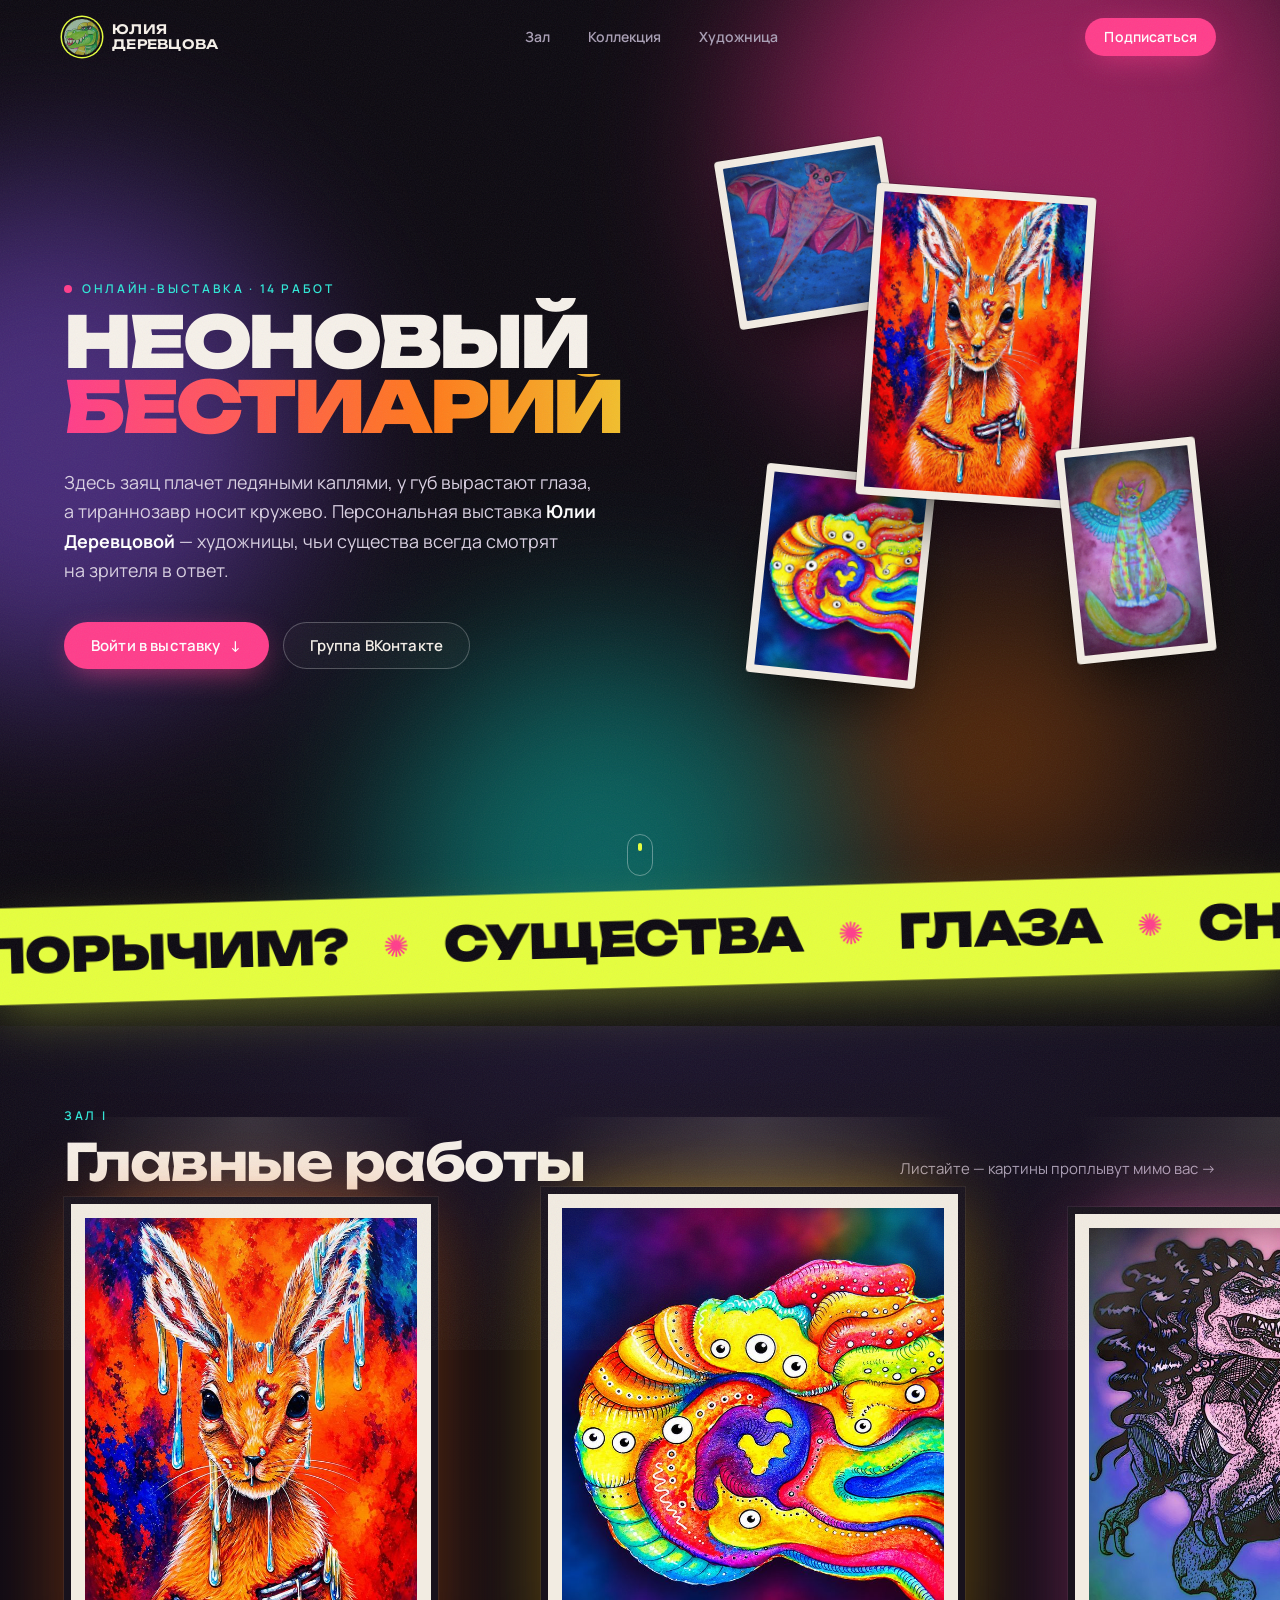
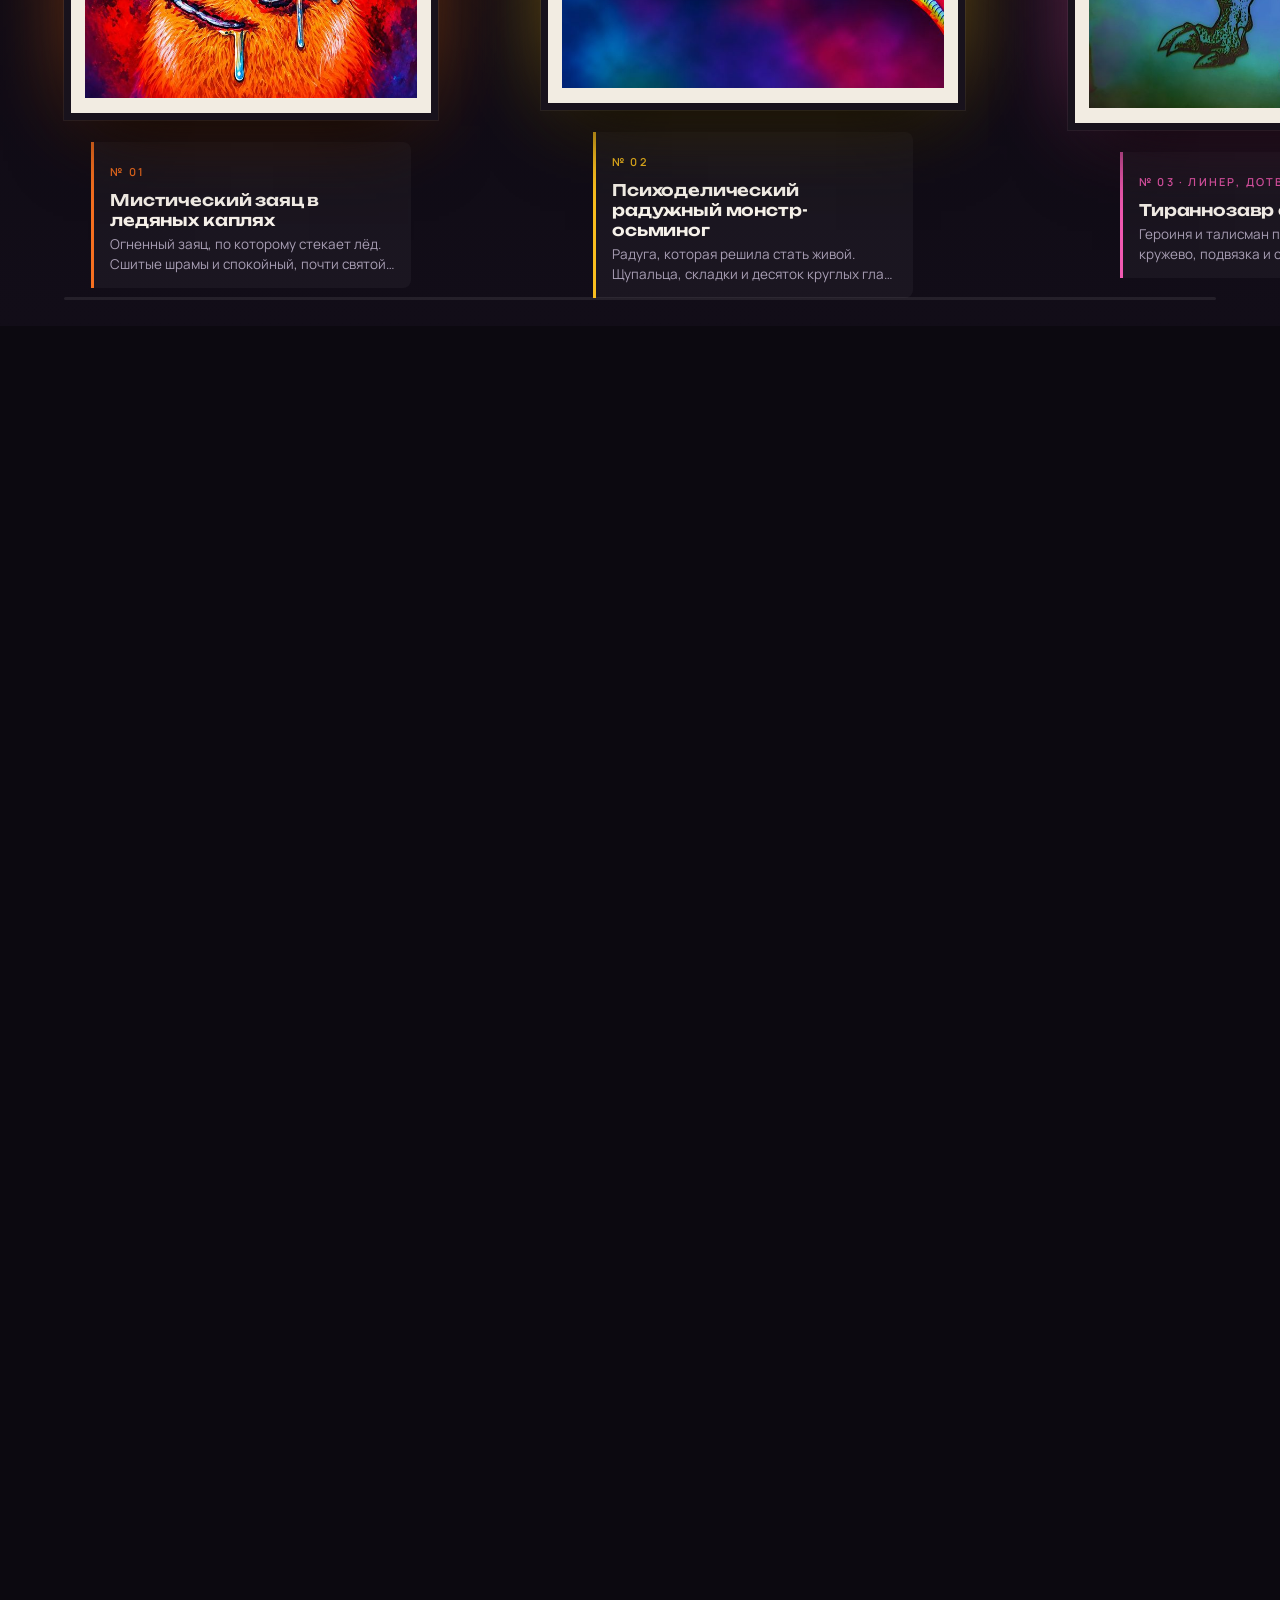
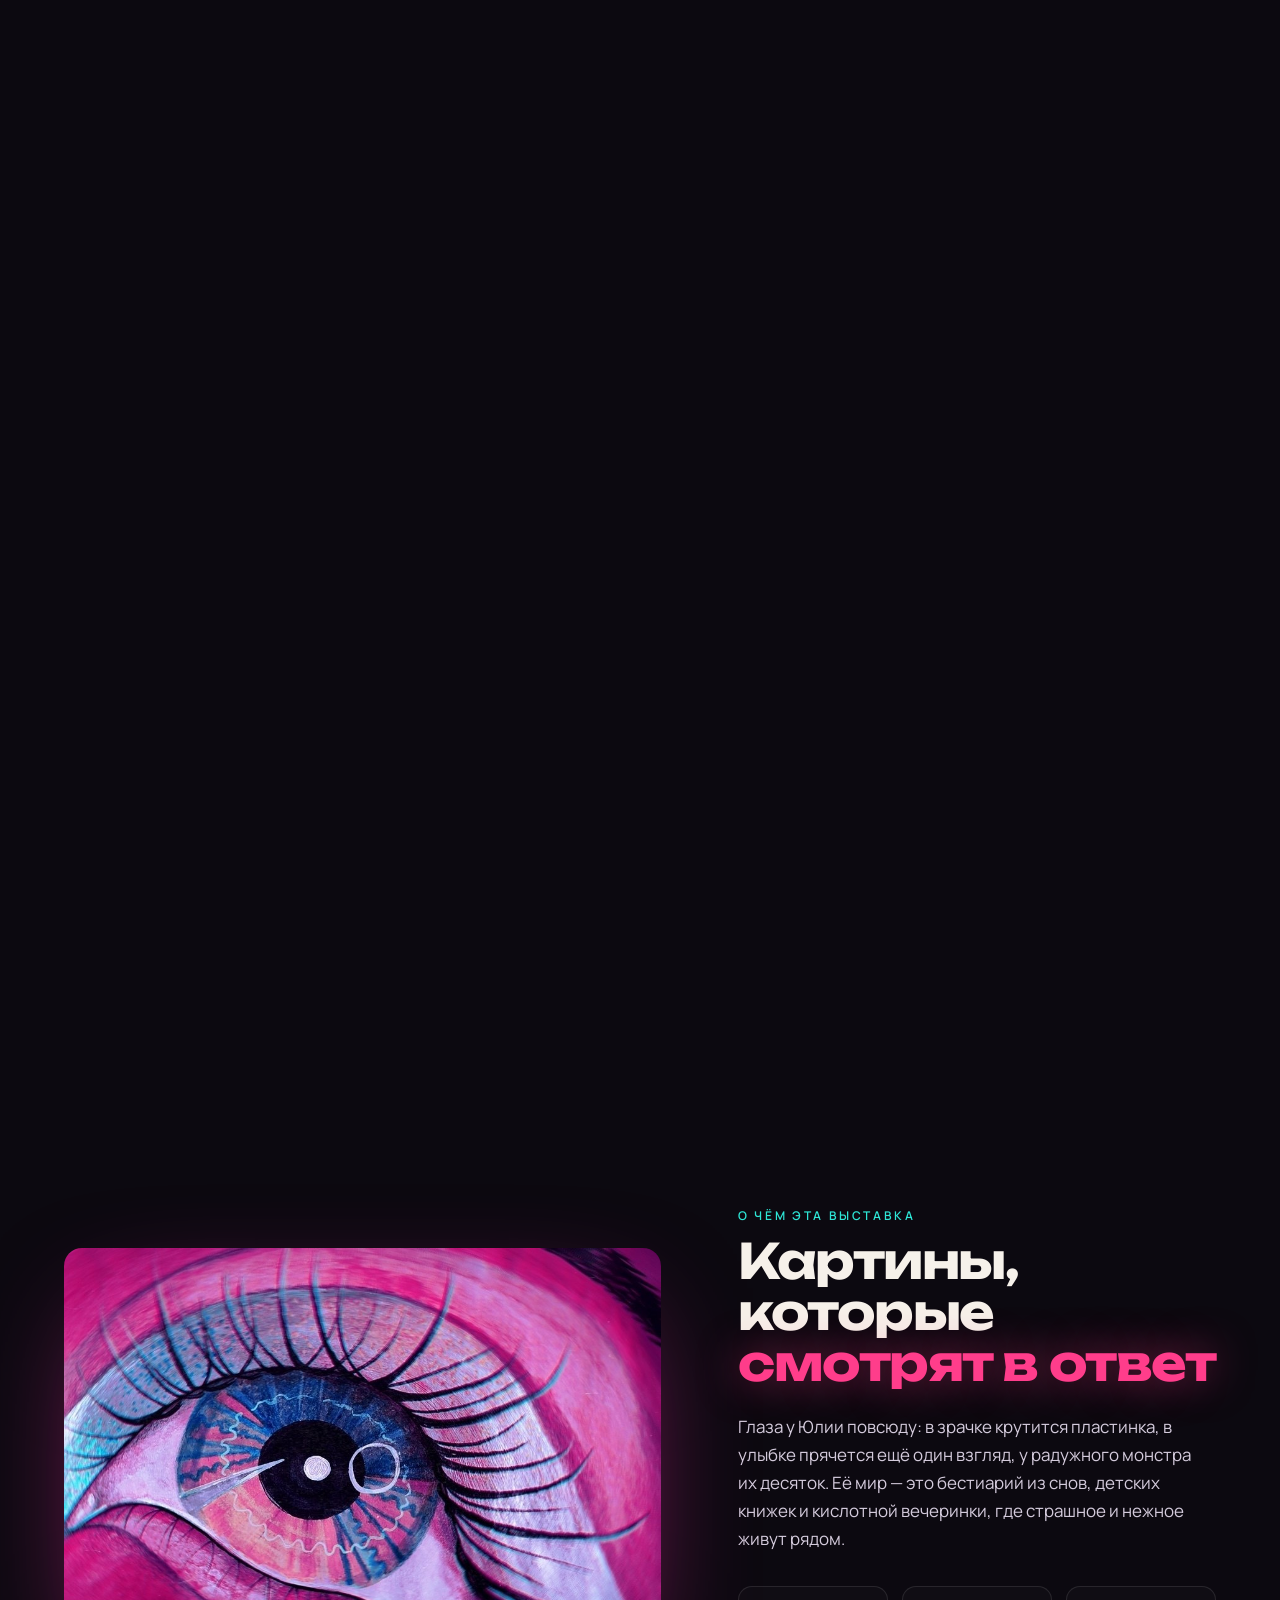
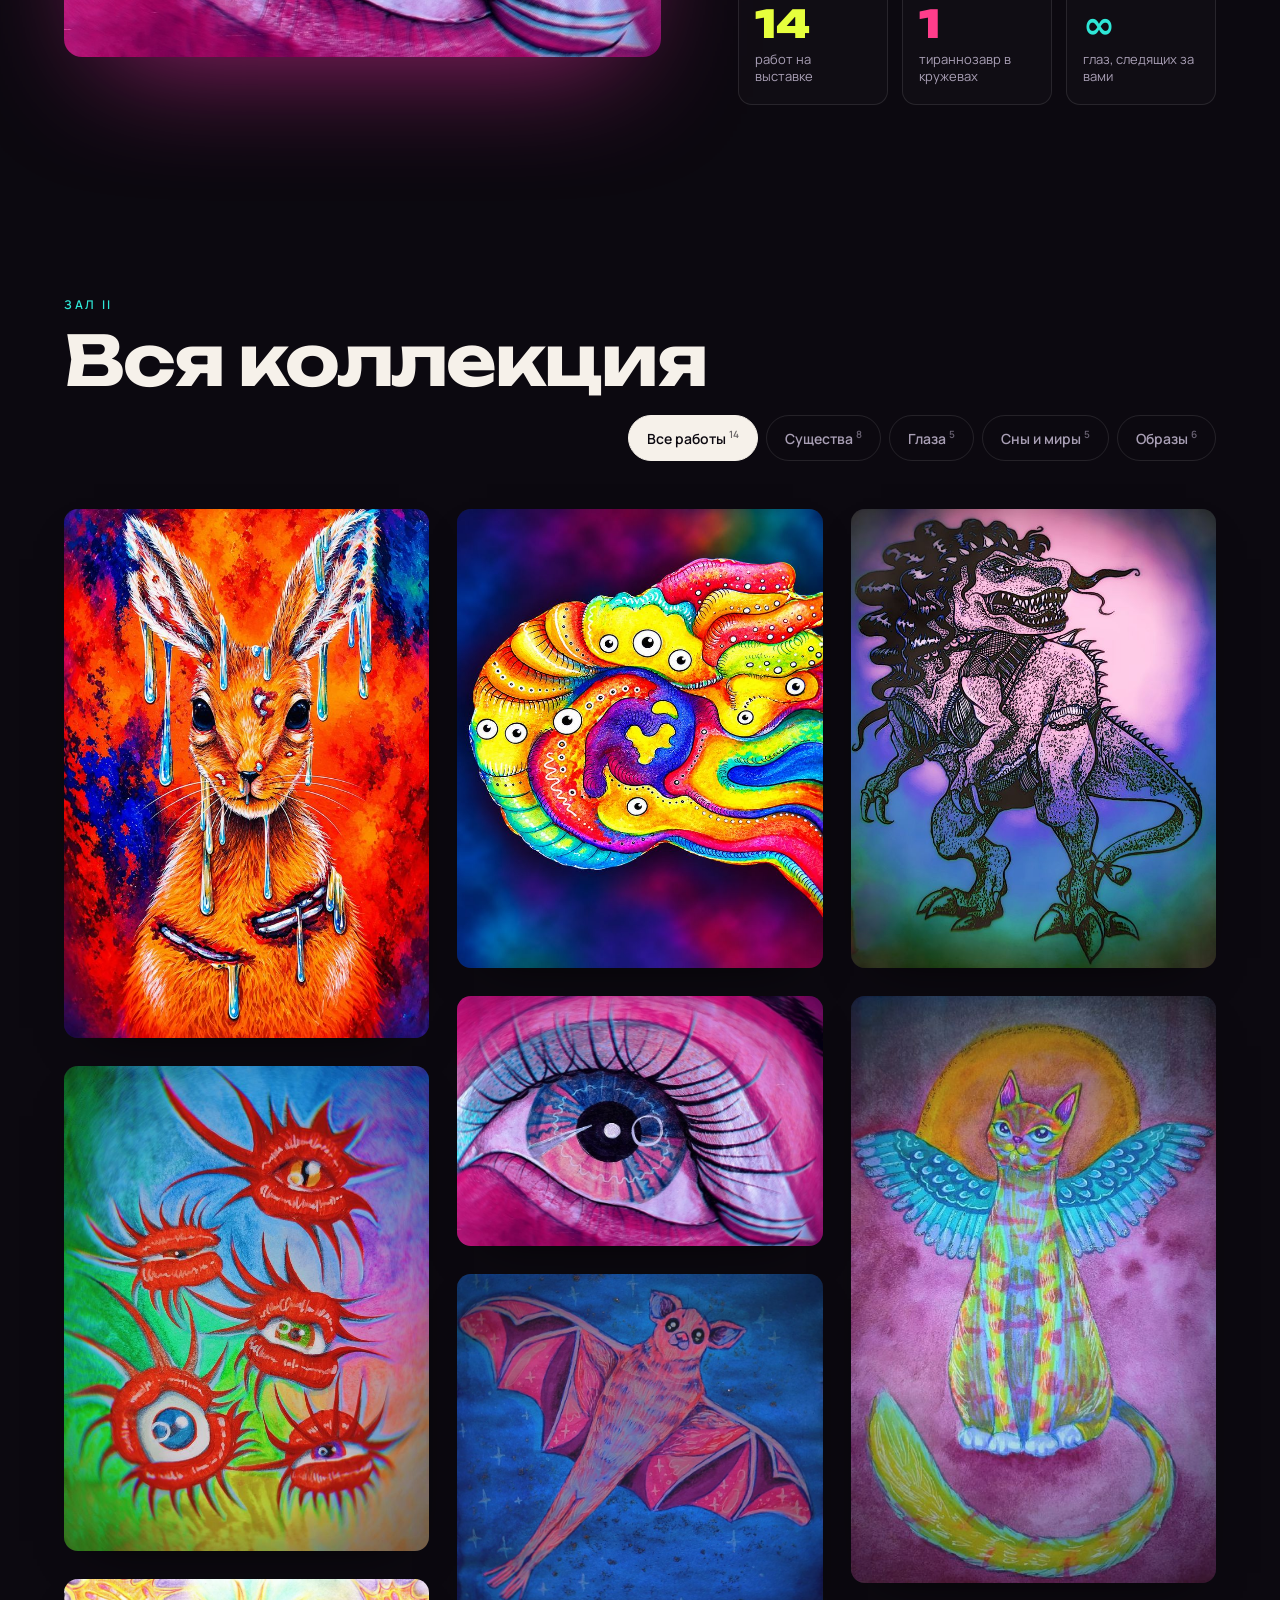
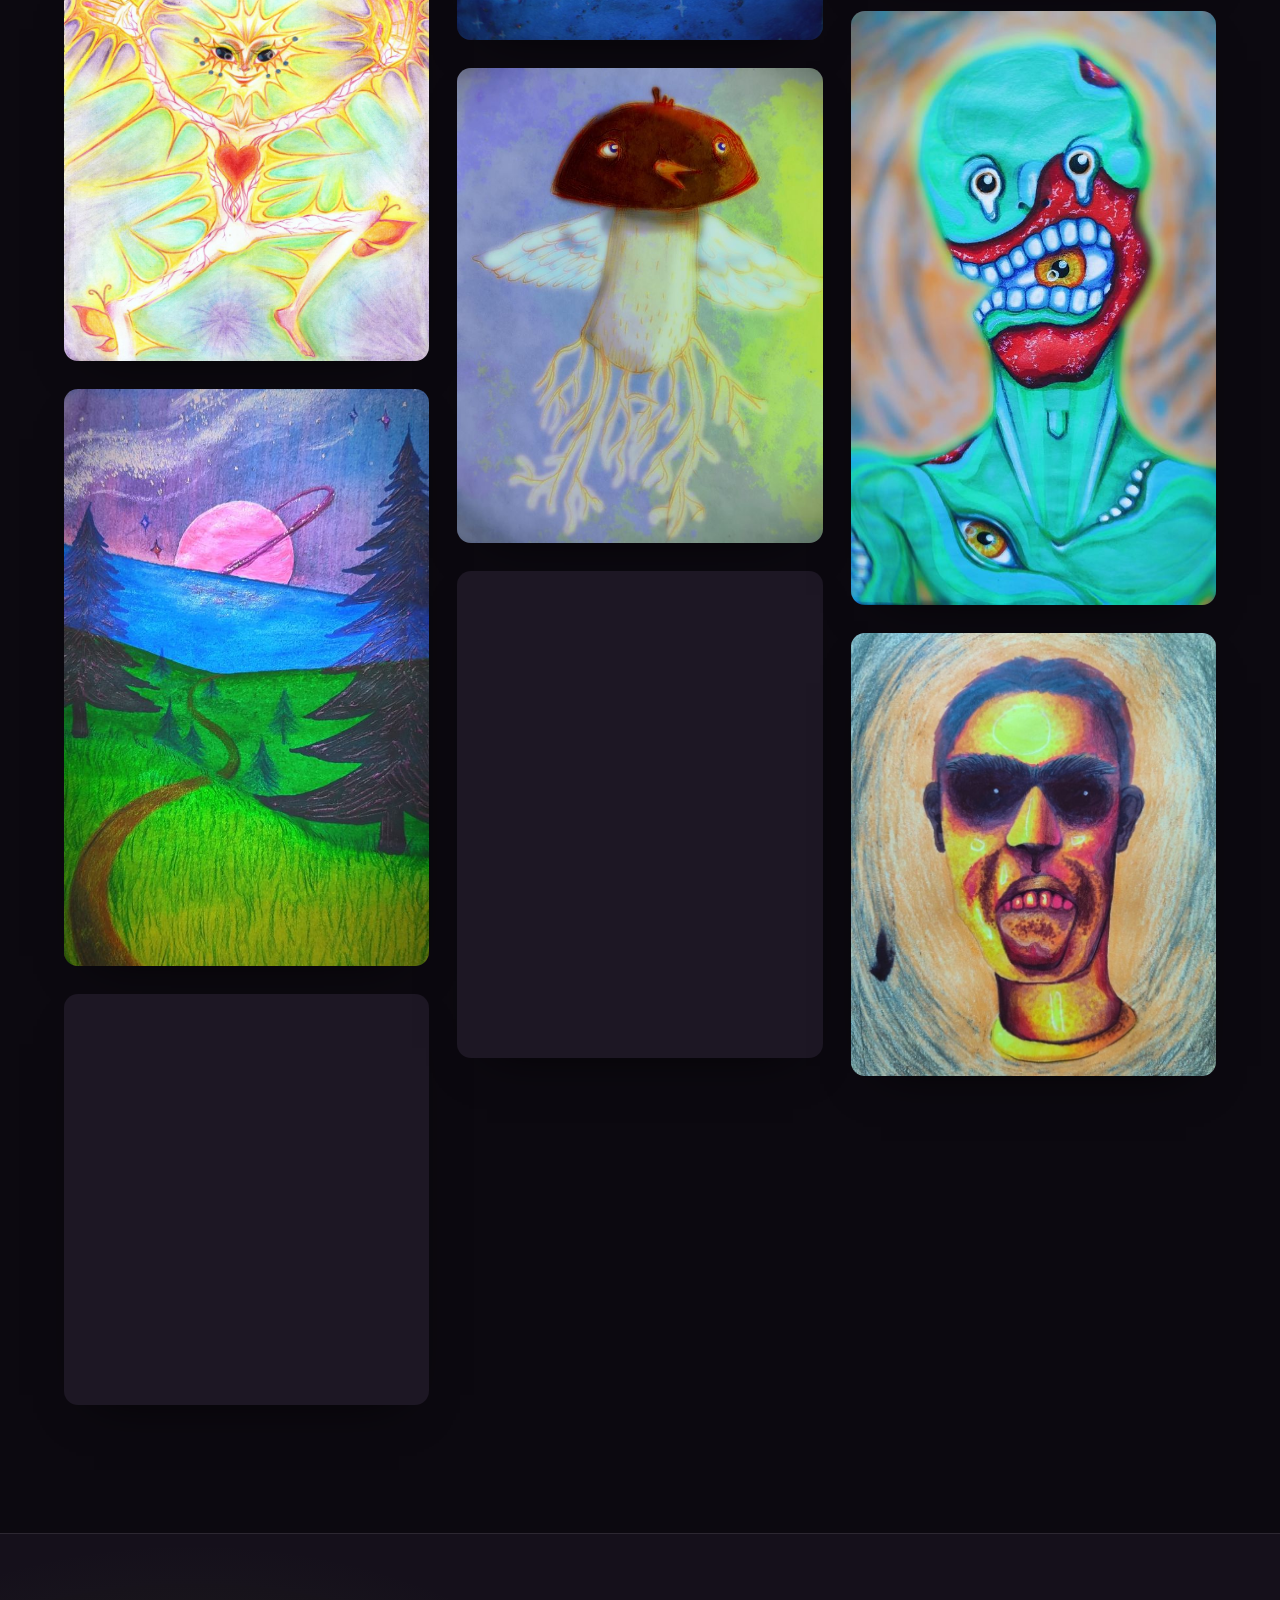
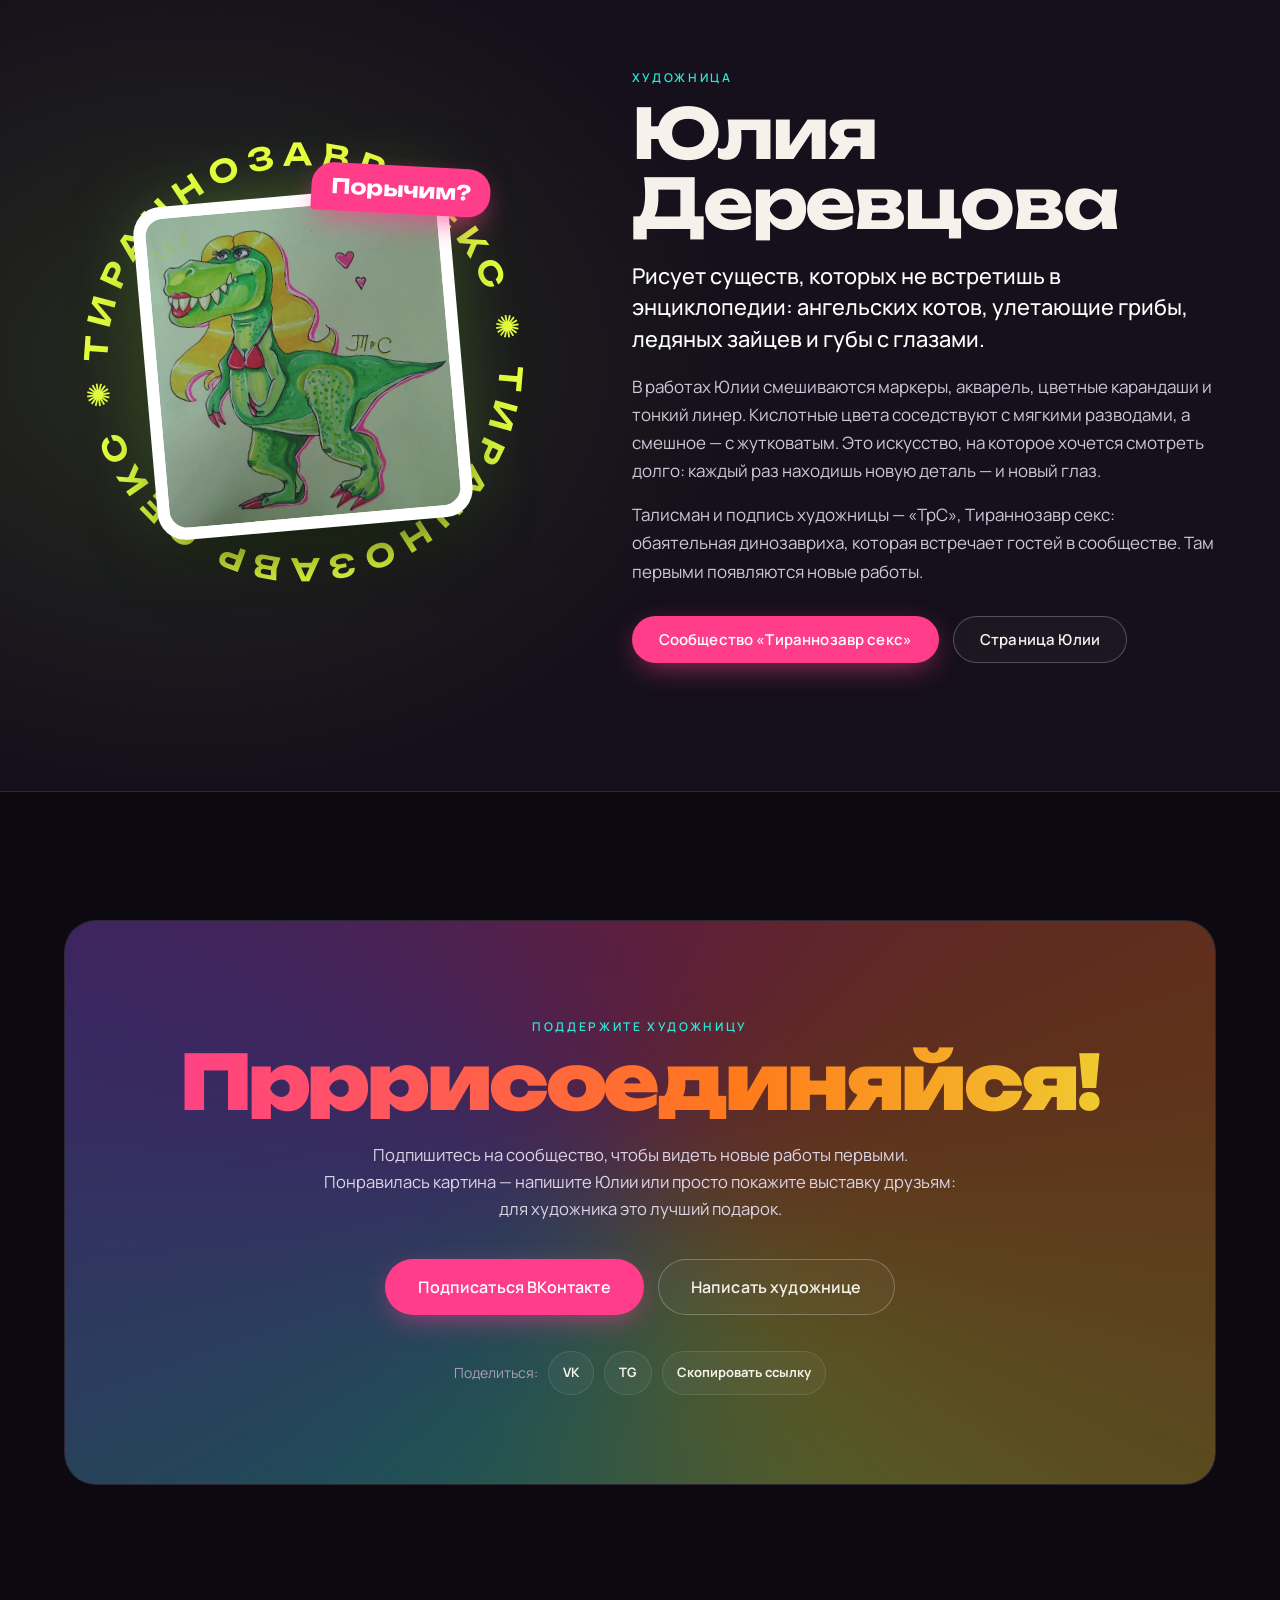
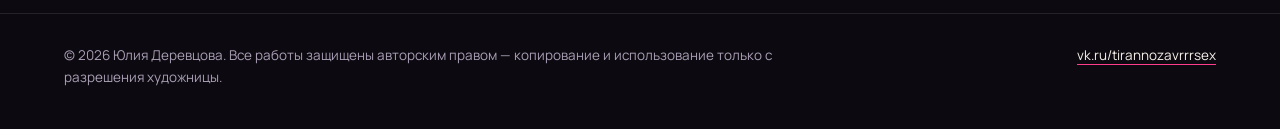
==== index.html @ 1cde7733 "Онлайн-выставка «Неоновый бестиарий» Юлии Деревцовой Статический сайт-галерея: 14 работ, горизонталь" ====
<!DOCTYPE html>
<html lang="ru">
<head>
  <meta charset="utf-8">
  <meta name="viewport" content="width=device-width, initial-scale=1, viewport-fit=cover">
  <title>Неоновый бестиарий — онлайн-выставка Юлии Деревцовой</title>
  <meta name="description" content="Онлайн-выставка художницы Юлии Деревцовой: психоделические существа, глазастые сны, огненный заяц, радужный осьминог и тираннозавр в кружевах. 14 работ.">
  <meta name="theme-color" content="#0c0910">

  <!-- Превью для соцсетей. При переезде на другой адрес замените https://berengow.github.io/neon-bestiary/ ниже -->
  <link rel="canonical" href="https://berengow.github.io/neon-bestiary/">
  <meta property="og:type" content="website">
  <meta property="og:locale" content="ru_RU">
  <meta property="og:url" content="https://berengow.github.io/neon-bestiary/">
  <meta property="og:site_name" content="Неоновый бестиарий">
  <meta property="og:title" content="Неоновый бестиарий — онлайн-выставка Юлии Деревцовой">
  <meta property="og:description" content="Психоделические существа, глазастые сны и тираннозавр в кружевах. 14 работ — смотрите и делитесь!">
  <meta property="og:image" content="https://berengow.github.io/neon-bestiary/img/og-cover.jpg">
  <meta property="og:image:width" content="1200">
  <meta property="og:image:height" content="630">
  <meta name="twitter:card" content="summary_large_image">

  <link rel="icon" type="image/png" href="favicon.png">
  <link rel="apple-touch-icon" href="apple-touch-icon.png">

  <link rel="preconnect" href="https://fonts.googleapis.com">
  <link rel="preconnect" href="https://fonts.gstatic.com" crossorigin>
  <link href="https://fonts.googleapis.com/css2?family=Manrope:wght@400;500;600;700&family=Unbounded:wght@400;500;700;900&display=swap" rel="stylesheet">

  <link rel="stylesheet" href="css/style.css">
</head>
<body>
  <div class="grain" aria-hidden="true"></div>
  <div class="cursor" aria-hidden="true"><span class="cursor__dot"></span><span class="cursor__ring"><em>смотреть</em></span></div>

  <!-- ============ НАВИГАЦИЯ ============ -->
  <header class="nav" id="nav">
    <a class="nav__brand" href="#top" aria-label="В начало">
      <img src="favicon.png" alt="" width="36" height="36">
      <span>Юлия<br>Деревцова</span>
    </a>
    <nav class="nav__links" aria-label="Разделы">
      <a href="#hall">Зал</a>
      <a href="#collection">Коллекция</a>
      <a href="#artist">Художница</a>
    </nav>
    <a class="btn btn--small btn--glow" href="https://vk.ru/tirannozavrrrsex" target="_blank" rel="noopener">Подписаться</a>
  </header>

  <main id="top">
    <!-- ============ HERO ============ -->
    <section class="hero">
      <div class="hero__aura" aria-hidden="true">
        <span class="blob blob--pink"></span>
        <span class="blob blob--cyan"></span>
        <span class="blob blob--violet"></span>
        <span class="blob blob--orange"></span>
      </div>

      <div class="hero__text">
        <p class="eyebrow reveal"><span class="pulse"></span> Онлайн-выставка · 14 работ</p>
        <h1 class="hero__title reveal">
          <span class="line">Неоновый</span>
          <span class="line line--grad">бестиарий</span>
        </h1>
        <p class="hero__lead reveal">
          Здесь заяц плачет ледяными каплями, у губ вырастают глаза, а&nbsp;тираннозавр носит кружево.
          Персональная выставка <strong>Юлии Деревцовой</strong>&nbsp;— художницы, чьи существа всегда смотрят на&nbsp;зрителя в&nbsp;ответ.
        </p>
        <div class="hero__cta reveal">
          <a class="btn btn--glow" href="#hall">Войти в выставку <span aria-hidden="true">↓</span></a>
          <a class="btn btn--ghost" href="https://vk.ru/tirannozavrrrsex" target="_blank" rel="noopener">Группа ВКонтакте</a>
        </div>
      </div>

      <div class="hero__stage" aria-hidden="true">
        <figure class="float-card float-card--a" data-depth="0.6" data-open="12"><img src="img/thumb/12.jpg" alt=""></figure>
        <figure class="float-card float-card--b" data-depth="1.2" data-open="13"><img src="img/thumb/13.jpg" alt=""></figure>
        <figure class="float-card float-card--c" data-depth="0.9" data-open="14"><img src="img/thumb/14.jpg" alt=""></figure>
        <figure class="float-card float-card--d" data-depth="1.6" data-open="05"><img src="img/thumb/05.jpg" alt=""></figure>
      </div>

      <a class="hero__scroll" href="#hall" aria-label="Листать вниз"><span></span></a>
    </section>

    <!-- ============ БЕГУЩАЯ СТРОКА ============ -->
    <div class="marquee" aria-hidden="true">
      <div class="marquee__track">
        <span>Порычим?</span><i>✺</i><span>Существа</span><i>✺</i><span>Глаза</span><i>✺</i><span>Сны</span><i>✺</i><span>Прррисоединяйся!</span><i>✺</i>
        <span>Порычим?</span><i>✺</i><span>Существа</span><i>✺</i><span>Глаза</span><i>✺</i><span>Сны</span><i>✺</i><span>Прррисоединяйся!</span><i>✺</i>
      </div>
    </div>

    <!-- ============ ЗАЛ I: ГОРИЗОНТАЛЬНАЯ ЭКСПОЗИЦИЯ ============ -->
    <section class="hall" id="hall" aria-labelledby="hall-title">
      <div class="hall__sticky">
        <div class="hall__head">
          <p class="eyebrow">Зал I</p>
          <h2 id="hall-title" class="h2">Главные работы</h2>
          <p class="hall__hint">Листайте — картины проплывут мимо вас <span aria-hidden="true">→</span></p>
        </div>
        <div class="hall__viewport">
          <div class="hall__track" id="hallTrack"></div>
        </div>
        <div class="hall__progress" aria-hidden="true"><span id="hallProgress"></span></div>
      </div>
    </section>

    <!-- ============ ИНТЕРЛЮДИЯ ============ -->
    <section class="interlude">
      <div class="interlude__img reveal" data-open="01">
        <img src="img/full/01.jpg" alt="Работа «Слушай глазами»: огромный глаз, зрачок которого похож на виниловую пластинку" loading="lazy" width="960" height="658">
      </div>
      <div class="interlude__text reveal">
        <p class="eyebrow">О чём эта выставка</p>
        <blockquote class="quote">Картины, которые <em>смотрят в&nbsp;ответ</em></blockquote>
        <p>
          Глаза у Юлии повсюду: в зрачке крутится пластинка, в улыбке прячется ещё один взгляд, у радужного монстра их&nbsp;десяток.
          Её мир&nbsp;— это бестиарий из снов, детских книжек и кислотной вечеринки, где страшное и нежное живут рядом.
        </p>
        <ul class="stats">
          <li><b>14</b><span>работ на выставке</span></li>
          <li><b>1</b><span>тираннозавр в кружевах</span></li>
          <li><b>∞</b><span>глаз, следящих за вами</span></li>
        </ul>
      </div>
    </section>

    <!-- ============ ЗАЛ II: КОЛЛЕКЦИЯ ============ -->
    <section class="collection" id="collection" aria-labelledby="collection-title">
      <div class="section-head reveal">
        <p class="eyebrow">Зал II</p>
        <h2 id="collection-title" class="h2">Вся коллекция</h2>
        <div class="filters" id="filters" role="tablist" aria-label="Фильтр работ"></div>
      </div>
      <div class="masonry" id="grid"></div>
    </section>

    <!-- ============ О ХУДОЖНИЦЕ ============ -->
    <section class="artist" id="artist" aria-labelledby="artist-title">
      <div class="artist__mascot reveal">
        <div class="sticker">
          <img src="img/trex.jpg" alt="Талисман проекта — зелёная динозавриха с белокурыми волосами и подписью «ТрС»" loading="lazy" width="677" height="720">
          <span class="bubble">Порычим?</span>
        </div>
        <svg class="ring-text" viewBox="0 0 200 200" aria-hidden="true">
          <defs><path id="circle" d="M100,100 m-82,0 a82,82 0 1,1 164,0 a82,82 0 1,1 -164,0"/></defs>
          <text><textPath href="#circle" textLength="508" lengthAdjust="spacing">Тираннозавр секс ✺ Тираннозавр секс ✺</textPath></text>
        </svg>
      </div>
      <div class="artist__text reveal">
        <p class="eyebrow">Художница</p>
        <h2 id="artist-title" class="h2">Юлия Деревцова</h2>
        <p class="lead">
          Рисует существ, которых не встретишь в энциклопедии: ангельских котов, улетающие грибы, ледяных зайцев и&nbsp;губы с глазами.
        </p>
        <p>
          В работах Юлии смешиваются маркеры, акварель, цветные карандаши и тонкий линер. Кислотные цвета соседствуют
          с мягкими разводами, а смешное&nbsp;— с жутковатым. Это искусство, на которое хочется смотреть долго:
          каждый раз находишь новую деталь&nbsp;— и новый глаз.
        </p>
        <p>
          Талисман и подпись художницы&nbsp;— «ТрС», Тираннозавр секс: обаятельная динозавриха, которая встречает гостей в&nbsp;сообществе.
          Там первыми появляются новые работы.
        </p>
        <div class="artist__links">
          <a class="btn btn--glow" href="https://vk.ru/tirannozavrrrsex" target="_blank" rel="noopener">Сообщество «Тираннозавр секс»</a>
          <a class="btn btn--ghost" href="https://vk.ru/juliytree" target="_blank" rel="noopener">Страница Юлии</a>
        </div>
      </div>
    </section>

    <!-- ============ ПРИЗЫВ ============ -->
    <section class="join" aria-labelledby="join-title">
      <div class="join__card reveal">
        <div class="join__aura" aria-hidden="true"></div>
        <p class="eyebrow">Поддержите художницу</p>
        <h2 id="join-title" class="join__title">Прррисоединяйся!</h2>
        <p class="join__lead">
          Подпишитесь на сообщество, чтобы видеть новые работы первыми. Понравилась картина&nbsp;— напишите Юлии
          или просто покажите выставку друзьям: для художника это лучший подарок.
        </p>
        <div class="join__actions">
          <a class="btn btn--glow btn--big" href="https://vk.ru/tirannozavrrrsex" target="_blank" rel="noopener">Подписаться ВКонтакте</a>
          <a class="btn btn--ghost btn--big" href="https://vk.ru/write266652611" target="_blank" rel="noopener">Написать художнице</a>
        </div>
        <div class="share" aria-label="Поделиться выставкой">
          <span>Поделиться:</span>
          <a class="share__btn" data-share="vk" href="#" aria-label="Поделиться ВКонтакте">VK</a>
          <a class="share__btn" data-share="tg" href="#" aria-label="Поделиться в Telegram">TG</a>
          <button class="share__btn" data-share="copy" type="button">Скопировать ссылку</button>
        </div>
      </div>
    </section>
  </main>

  <footer class="footer">
    <p>© <span id="year"></span> Юлия Деревцова. Все работы защищены авторским правом — копирование и использование только с разрешения художницы.</p>
    <p><a href="https://vk.ru/tirannozavrrrsex" target="_blank" rel="noopener">vk.ru/tirannozavrrrsex</a></p>
  </footer>

  <!-- ============ ЛАЙТБОКС ============ -->
  <div class="lightbox" id="lightbox" role="dialog" aria-modal="true" aria-label="Просмотр работы" hidden>
    <div class="lightbox__bg"></div>
    <button class="lb-btn lb-close" type="button" aria-label="Закрыть">✕</button>
    <button class="lb-btn lb-prev" type="button" aria-label="Предыдущая работа">←</button>
    <button class="lb-btn lb-next" type="button" aria-label="Следующая работа">→</button>
    <figure class="lightbox__figure">
      <div class="lightbox__imgwrap"><img class="lightbox__img" alt=""></div>
      <figcaption class="lightbox__caption">
        <span class="lightbox__num"></span>
        <h3 class="lightbox__title"></h3>
        <p class="lightbox__meta"></p>
        <p class="lightbox__note"></p>
        <div class="lightbox__actions">
          <a class="btn btn--small btn--glow" href="https://vk.ru/write266652611" target="_blank" rel="noopener">Спросить о работе</a>
          <button class="btn btn--small btn--ghost lb-share" type="button">Поделиться</button>
        </div>
      </figcaption>
    </figure>
  </div>

  <div class="toast" id="toast" role="status" aria-live="polite"></div>

  <script src="js/data.js"></script>
  <script src="js/main.js"></script>
</body>
</html>
---- css/style.css ----
/* =========================================================
   НЕОНОВЫЙ БЕСТИАРИЙ — онлайн-выставка Юлии Деревцовой
   ========================================================= */

:root {
  --bg: #0c0910;
  --bg-2: #15101b;
  --bg-3: #1d1724;
  --ink: #f6f1ea;
  --muted: #a99fb5;
  --line: rgba(255, 255, 255, .1);

  --pink: #ff3d8b;
  --cyan: #2ee6d6;
  --acid: #e6ff3d;
  --violet: #8b5cff;
  --orange: #ff7a1a;

  --grad: linear-gradient(90deg, var(--pink), var(--orange), var(--acid), var(--cyan), var(--violet), var(--pink));

  --f-display: "Unbounded", "Arial Black", system-ui, sans-serif;
  --f-body: "Manrope", "Segoe UI", system-ui, sans-serif;

  --pad: clamp(20px, 5vw, 72px);
  --radius: 18px;
  --ease: cubic-bezier(.2, .7, .1, 1);
}

*, *::before, *::after { box-sizing: border-box; }
html { scroll-behavior: smooth; -webkit-text-size-adjust: 100%; }
body {
  margin: 0;
  background: var(--bg);
  color: var(--ink);
  font: 400 17px/1.65 var(--f-body);
  -webkit-font-smoothing: antialiased;
  overflow-x: hidden;
}
img { display: block; max-width: 100%; height: auto; }
a { color: inherit; }
button { font: inherit; color: inherit; }
::selection { background: var(--pink); color: #fff; }

:focus-visible { outline: 2px solid var(--acid); outline-offset: 3px; border-radius: 6px; }

/* ---------- зерно поверх всего ---------- */
.grain {
  position: fixed; inset: -50%;
  z-index: 100; pointer-events: none;
  opacity: .07;
  background-image: url("data:image/svg+xml,%3Csvg xmlns='http://www.w3.org/2000/svg' width='200' height='200'%3E%3Cfilter id='n'%3E%3CfeTurbulence type='fractalNoise' baseFrequency='.85' numOctaves='3' stitchTiles='stitch'/%3E%3C/filter%3E%3Crect width='100%25' height='100%25' filter='url(%23n)'/%3E%3C/svg%3E");
  animation: grain 1.2s steps(6) infinite;
}
@keyframes grain {
  0%, 100% { transform: translate(0, 0); }
  20% { transform: translate(-3%, 2%); }
  40% { transform: translate(2%, -3%); }
  60% { transform: translate(-2%, -1%); }
  80% { transform: translate(3%, 3%); }
}

/* ---------- курсор ---------- */
.cursor { display: none; }
@media (hover: hover) and (pointer: fine) {
  body.has-cursor, body.has-cursor a, body.has-cursor button { cursor: none; }
  .cursor { display: block; position: fixed; inset: 0; z-index: 200; pointer-events: none; }
  .cursor__dot, .cursor__ring {
    position: fixed; top: 0; left: 0; border-radius: 50%;
    transform: translate3d(-100px, -100px, 0);
  }
  .cursor__dot { width: 8px; height: 8px; margin: -4px 0 0 -4px; background: var(--acid); box-shadow: 0 0 12px var(--acid); }
  .cursor__ring {
    width: 38px; height: 38px; margin: -19px 0 0 -19px;
    border: 1.5px solid rgba(255, 255, 255, .5);
    display: grid; place-items: center;
    transition: width .35s var(--ease), height .35s var(--ease), margin .35s var(--ease), background .35s, border-color .35s;
  }
  .cursor__ring em {
    font: 600 11px/1 var(--f-body); letter-spacing: .12em; text-transform: uppercase; font-style: normal;
    color: #0c0910; opacity: 0; transition: opacity .2s;
  }
  .cursor.is-link .cursor__ring { width: 56px; height: 56px; margin: -28px 0 0 -28px; border-color: var(--acid); }
  .cursor.is-view .cursor__ring { width: 96px; height: 96px; margin: -48px 0 0 -48px; background: var(--acid); border-color: var(--acid); }
  .cursor.is-view .cursor__ring em { opacity: 1; }
  .cursor.is-view .cursor__dot { opacity: 0; }
}

/* ---------- общие элементы ---------- */
.eyebrow {
  margin: 0 0 14px;
  font: 600 12px/1 var(--f-body); letter-spacing: .22em; text-transform: uppercase;
  color: var(--cyan);
  display: inline-flex; align-items: center; gap: 10px;
}
.pulse { width: 8px; height: 8px; border-radius: 50%; background: var(--pink); box-shadow: 0 0 0 0 rgba(255, 61, 139, .7); animation: pulse 2s infinite; }
@keyframes pulse { 70% { box-shadow: 0 0 0 12px rgba(255, 61, 139, 0); } 100% { box-shadow: 0 0 0 0 rgba(255, 61, 139, 0); } }

.h2 {
  margin: 0;
  font: 700 clamp(34px, 5.4vw, 76px)/1.02 var(--f-display);
  letter-spacing: -.03em;
}

.btn {
  --c: var(--pink);
  position: relative;
  display: inline-flex; align-items: center; justify-content: center; gap: 10px;
  padding: 15px 26px;
  border-radius: 999px;
  border: 1.5px solid transparent;
  font: 600 15px/1 var(--f-body); letter-spacing: .01em;
  text-decoration: none; white-space: nowrap;
  cursor: pointer;
  transition: transform .35s var(--ease), box-shadow .35s var(--ease), background .35s, color .35s, border-color .35s;
}
.btn:hover { transform: translateY(-2px); }
.btn--glow { background: var(--pink); color: #fff; box-shadow: 0 8px 30px -8px rgba(255, 61, 139, .7); }
.btn--glow:hover { background: #ff5a9d; box-shadow: 0 14px 44px -8px rgba(255, 61, 139, .9); }
.btn--ghost { border-color: rgba(255, 255, 255, .25); background: rgba(255, 255, 255, .03); backdrop-filter: blur(8px); }
.btn--ghost:hover { border-color: var(--acid); color: var(--acid); }
.btn--small { padding: 11px 18px; font-size: 14px; }
.btn--big { padding: 19px 32px; font-size: 16px; }

.reveal { opacity: 0; transform: translateY(40px); transition: opacity 1s var(--ease), transform 1s var(--ease); }
.reveal.is-visible { opacity: 1; transform: none; }

/* ---------- навигация ---------- */
.nav {
  position: fixed; top: 0; left: 0; right: 0; z-index: 50;
  display: flex; align-items: center; justify-content: space-between; gap: 20px;
  padding: 16px var(--pad);
  transition: background .4s, backdrop-filter .4s, padding .4s, border-color .4s;
  border-bottom: 1px solid transparent;
}
.nav.is-scrolled {
  background: rgba(12, 9, 16, .72);
  backdrop-filter: blur(16px) saturate(1.4);
  -webkit-backdrop-filter: blur(16px) saturate(1.4);
  border-color: var(--line);
  padding-top: 10px; padding-bottom: 10px;
}
.nav__brand {
  display: flex; align-items: center; gap: 12px; text-decoration: none;
  font: 600 13px/1.15 var(--f-display); letter-spacing: .02em; text-transform: uppercase;
}
.nav__brand img { width: 36px; height: 36px; border-radius: 50%; box-shadow: 0 0 0 2px var(--bg), 0 0 0 3.5px var(--acid); transition: transform .5s var(--ease); }
.nav__brand:hover img { transform: rotate(-14deg) scale(1.08); }
.nav__links { display: flex; gap: 6px; }
.nav__links a {
  padding: 9px 16px; border-radius: 999px;
  font-weight: 600; font-size: 14px; text-decoration: none; color: var(--muted);
  transition: color .3s, background .3s;
}
.nav__links a:hover { color: var(--ink); background: rgba(255, 255, 255, .06); }

/* ---------- HERO ---------- */
.hero {
  position: relative;
  min-height: 100vh; min-height: 100svh;
  display: grid; grid-template-columns: minmax(0, 1.1fr) minmax(0, .9fr); align-items: center; gap: 40px;
  padding: 120px var(--pad) 80px;
  overflow: hidden;
  isolation: isolate;
}
.hero__aura { position: absolute; inset: 0; z-index: -1; filter: blur(90px) saturate(1.3); opacity: .55; }
.blob { position: absolute; border-radius: 50%; mix-blend-mode: screen; animation: drift 18s ease-in-out infinite alternate; }
.blob--pink { width: 46vw; height: 46vw; background: var(--pink); top: -12vw; right: -6vw; }
.blob--cyan { width: 34vw; height: 34vw; background: var(--cyan); bottom: -14vw; left: 30vw; animation-duration: 22s; animation-delay: -6s; opacity: .7; }
.blob--violet { width: 40vw; height: 40vw; background: var(--violet); top: 20vh; left: -16vw; animation-duration: 26s; opacity: .8; }
.blob--orange { width: 24vw; height: 24vw; background: var(--orange); bottom: 0; right: 10vw; animation-duration: 20s; animation-delay: -10s; opacity: .6; }
@keyframes drift {
  0% { transform: translate(0, 0) scale(1); }
  50% { transform: translate(6vw, -4vw) scale(1.12); }
  100% { transform: translate(-4vw, 5vw) scale(.92); }
}

.hero__text { position: relative; z-index: 2; max-width: 760px; container-type: inline-size; }
.hero__title {
  margin: 0 0 28px;
  font: 900 5.2vw/.92 var(--f-display);
  font-size: min(11.6cqw, 124px);
  letter-spacing: -.045em;
  text-transform: uppercase;
}
.hero__title .line { display: block; }
.line--grad, .grad-text {
  background: var(--grad); background-size: 300% 100%;
  -webkit-background-clip: text; background-clip: text; color: transparent;
  animation: gradmove 10s linear infinite;
}
@keyframes gradmove { to { background-position: 300% 0; } }
.hero__lead { max-width: 540px; margin: 0 0 36px; font-size: clamp(17px, 1.4vw, 20px); color: #d9d0e2; }
.hero__lead strong { color: #fff; font-weight: 700; }
.hero__cta { display: flex; flex-wrap: wrap; gap: 14px; }
.hero__text .reveal:nth-child(2) { transition-delay: .1s; }
.hero__text .reveal:nth-child(3) { transition-delay: .2s; }
.hero__text .reveal:nth-child(4) { transition-delay: .3s; }

.hero__stage { position: relative; height: min(78vh, 760px); z-index: 1; }
.float-card {
  position: absolute; margin: 0;
  padding: 8px; background: #f3ede4;
  border-radius: 4px;
  box-shadow: 0 30px 60px -18px rgba(0, 0, 0, .8), 0 0 0 1px rgba(0, 0, 0, .2);
  transition: transform .9s var(--ease), box-shadow .5s;
  cursor: pointer;
  will-change: transform;
}
.float-card img { border-radius: 1px; }
.float-card > img { animation: bob 7s ease-in-out infinite alternate; }
.float-card--a { width: 34%; top: 4%; left: 2%; --r: -9deg; }
.float-card--b { width: 44%; top: 10%; left: 30%; --r: 4deg; z-index: 3; }
.float-card--c { width: 34%; top: 50%; left: 8%; --r: 6deg; z-index: 2; }
.float-card--d { width: 28%; top: 46%; left: 70%; --r: -6deg; z-index: 4; }
.float-card { transform: rotate(var(--r)) translate3d(var(--mx, 0), var(--my, 0), 0); }
.float-card:hover { box-shadow: 0 40px 80px -20px rgba(0, 0, 0, .9), 0 0 60px -10px var(--pink); z-index: 6; }
.float-card--b > img { animation-delay: -2s; }
.float-card--c > img { animation-delay: -4s; }
.float-card--d > img { animation-delay: -1s; }
@keyframes bob { to { transform: translateY(-6px); } }

.hero__scroll {
  position: absolute; left: 50%; bottom: 26px; transform: translateX(-50%);
  width: 26px; height: 42px; border: 1.5px solid rgba(255, 255, 255, .35); border-radius: 14px;
}
.hero__scroll span { position: absolute; top: 8px; left: 50%; width: 4px; height: 8px; margin-left: -2px; border-radius: 2px; background: var(--acid); animation: scroll 1.8s infinite; }
@keyframes scroll { 0% { opacity: 0; transform: translateY(0); } 30% { opacity: 1; } 100% { opacity: 0; transform: translateY(14px); } }

/* ---------- бегущая строка ---------- */
.marquee {
  position: relative; z-index: 3;
  padding: 22px 0;
  background: var(--acid); color: #0c0910;
  transform: rotate(-1.6deg) scale(1.03);
  margin: -10px 0 40px;
  overflow: hidden;
  box-shadow: 0 20px 60px -20px rgba(230, 255, 61, .5);
}
.marquee__track { display: flex; width: max-content; align-items: center; gap: 34px; animation: marquee 30s linear infinite; }
.marquee span { font: 900 clamp(26px, 3.6vw, 48px)/1 var(--f-display); text-transform: uppercase; letter-spacing: -.02em; white-space: nowrap; }
.marquee i { font-style: normal; font-size: 30px; color: var(--pink); }
@keyframes marquee { to { transform: translateX(-50%); } }

/* ---------- ЗАЛ I ---------- */
.hall { position: relative; }
.hall__sticky {
  position: sticky; top: 0;
  height: 100vh; height: 100svh;
  display: flex; flex-direction: column;
  overflow: hidden;
  background:
    radial-gradient(120% 60% at 50% 0%, rgba(139, 92, 255, .12), transparent 60%),
    linear-gradient(180deg, var(--bg) 0%, #120d18 100%);
}
.hall__head {
  display: flex; align-items: flex-end; gap: 24px 40px; flex-wrap: wrap;
  padding: 84px var(--pad) 0;
}
.hall__head .h2 { font-size: clamp(30px, 4vw, 58px); }
.hall__head .eyebrow { width: 100%; margin-bottom: -10px; }
.hall__hint { margin: 0 0 6px auto; color: var(--muted); font-size: 15px; }
.hall__viewport { flex: 1; min-height: 0; display: flex; align-items: center; }
.hall__track {
  display: flex; align-items: center; gap: clamp(60px, 8vw, 140px);
  padding: 0 var(--pad) 0 var(--pad);
  height: 100%;
  will-change: transform;
}
.exhibit {
  --c: var(--pink);
  position: relative; flex: none;
  display: flex; flex-direction: column; align-items: center;
  height: 100%; justify-content: center;
}
.exhibit::before { /* луч софита */
  content: ""; position: absolute; top: -10%; left: 50%; width: 140%; height: 90%;
  transform: translateX(-50%);
  background: radial-gradient(50% 60% at 50% 0%, rgba(255, 244, 220, .14), transparent 70%);
  pointer-events: none;
}
.exhibit__frame {
  position: relative; display: block;
  padding: clamp(10px, 1.6vh, 18px);
  background: #f2ece2;
  border: 7px solid #18121c;
  box-shadow:
    0 0 0 1px rgba(255, 255, 255, .06),
    0 40px 70px -24px rgba(0, 0, 0, .95),
    0 0 90px -30px var(--c);
  cursor: pointer;
  transition: transform .6s var(--ease), box-shadow .6s var(--ease);
}
.exhibit__frame img {
  height: clamp(180px, calc(100vh - 420px), 600px);
  height: min(max(180px, calc(100svh - 420px)), 600px, calc(70vw / var(--arn, 1)));
  width: auto; aspect-ratio: var(--ar); object-fit: cover;
}
.exhibit__frame:hover { transform: translateY(-8px) scale(1.015); box-shadow: 0 0 0 1px rgba(255, 255, 255, .1), 0 50px 80px -24px rgba(0, 0, 0, .95), 0 0 140px -20px var(--c); }
.exhibit__label {
  margin-top: 22px;
  width: min(320px, 70vw);
  padding: 14px 16px;
  background: rgba(255, 255, 255, .04);
  border-left: 3px solid var(--c);
  border-radius: 0 8px 8px 0;
}
.exhibit__num { font: 600 11px/1 var(--f-body); letter-spacing: .2em; color: var(--c); text-transform: uppercase; }
.exhibit__title { margin: 6px 0 4px; font: 600 16px/1.25 var(--f-display); letter-spacing: -.01em; }
.exhibit__note { margin: 0; font-size: 13.5px; line-height: 1.5; color: var(--muted); display: -webkit-box; -webkit-line-clamp: 2; -webkit-box-orient: vertical; overflow: hidden; }
.exhibit--end { justify-content: center; text-align: left; padding-right: var(--pad); }
.exhibit--end .h2 { font-size: clamp(30px, 3.6vw, 52px); max-width: 420px; margin-bottom: 24px; }

.hall__progress { flex: none; height: 3px; margin: 0 var(--pad) 26px; background: rgba(255, 255, 255, .08); border-radius: 3px; overflow: hidden; }
.hall__progress span { display: block; height: 100%; width: 100%; transform-origin: 0 50%; transform: scaleX(0); background: var(--grad); background-size: 200% 100%; }

/* ---------- ИНТЕРЛЮДИЯ ---------- */
.interlude {
  display: grid; grid-template-columns: minmax(0, 1.25fr) minmax(0, 1fr); gap: clamp(32px, 6vw, 96px); align-items: center;
  padding: clamp(80px, 12vw, 160px) var(--pad);
}
.interlude__img {
  position: relative; border-radius: var(--radius); overflow: hidden; cursor: pointer;
  box-shadow: 0 40px 120px -40px rgba(231, 48, 163, .7);
}
.interlude__img img { width: 100%; transition: transform 1.2s var(--ease); }
.interlude__img:hover img { transform: scale(1.04); }
.quote {
  margin: 0 0 24px;
  font: 700 clamp(30px, 3.8vw, 56px)/1.05 var(--f-display); letter-spacing: -.03em;
}
.quote em { font-style: normal; color: var(--pink); text-shadow: 0 0 40px rgba(255, 61, 139, .5); }
.interlude__text > p:not(.eyebrow) { color: #d4cbdc; margin: 0 0 32px; }
.stats { list-style: none; margin: 0; padding: 0; display: grid; grid-template-columns: repeat(3, 1fr); gap: 14px; }
.stats li { padding: 18px 16px; border: 1px solid var(--line); border-radius: 14px; background: rgba(255, 255, 255, .02); }
.stats b { display: block; font: 900 clamp(30px, 3vw, 42px)/1 var(--f-display); margin-bottom: 8px; }
.stats li:nth-child(1) b { color: var(--acid); }
.stats li:nth-child(2) b { color: var(--pink); }
.stats li:nth-child(3) b { color: var(--cyan); }
.stats span { font-size: 13px; line-height: 1.35; color: var(--muted); display: block; }

/* ---------- ЗАЛ II: КОЛЛЕКЦИЯ ---------- */
.collection { padding: 40px var(--pad) clamp(80px, 10vw, 140px); }
.section-head { display: flex; flex-wrap: wrap; align-items: flex-end; gap: 20px 40px; margin-bottom: 48px; }
.section-head .eyebrow { width: 100%; margin-bottom: -6px; }
.filters { display: flex; flex-wrap: wrap; gap: 8px; margin-left: auto; }
.filter {
  padding: 10px 18px; border-radius: 999px;
  border: 1.5px solid var(--line); background: transparent;
  font-weight: 600; font-size: 14px; color: var(--muted);
  cursor: pointer; transition: all .3s var(--ease);
}
.filter:hover { color: var(--ink); border-color: rgba(255, 255, 255, .35); }
.filter[aria-selected="true"] { background: var(--ink); color: var(--bg); border-color: var(--ink); }
.filter sup { font-size: 10px; margin-left: 3px; opacity: .6; }

.masonry { display: flex; align-items: flex-start; gap: 28px; }
.masonry__col { flex: 1 1 0; min-width: 0; display: flex; flex-direction: column; gap: 28px; }
.card {
  --c: var(--pink);
  display: block;
  position: relative;
  text-decoration: none; color: inherit;
  border-radius: 14px;
  overflow: hidden;
  background: var(--bg-3);
  cursor: pointer;
  transition: transform .8s var(--ease), box-shadow .6s var(--ease), opacity .8s var(--ease);
  box-shadow: 0 20px 50px -30px rgba(0, 0, 0, .9);
}
.card img { width: 100%; aspect-ratio: var(--ar); object-fit: cover; transition: transform 1s var(--ease), filter .6s; }
.card::after {
  content: ""; position: absolute; inset: 0;
  background: linear-gradient(180deg, transparent 45%, rgba(8, 5, 12, .92) 100%);
  opacity: 0; transition: opacity .5s var(--ease);
}
.card__info {
  position: absolute; left: 0; right: 0; bottom: 0; z-index: 2;
  padding: 22px 22px 20px;
  transform: translateY(16px); opacity: 0;
  transition: transform .5s var(--ease), opacity .5s var(--ease);
}
.card__num { font: 600 11px/1 var(--f-body); letter-spacing: .2em; text-transform: uppercase; color: var(--c); }
.card__title { margin: 6px 0 0; font: 600 18px/1.2 var(--f-display); letter-spacing: -.01em; }
.card:hover, .card:focus-visible { transform: translateY(-6px); box-shadow: 0 30px 70px -26px var(--c); }
.card:hover img, .card:focus-visible img { transform: scale(1.05); }
.card:hover::after, .card:focus-visible::after,
.card:hover .card__info, .card:focus-visible .card__info { opacity: 1; transform: none; }
.card.is-hidden { display: none; }
.card.is-entering { animation: cardIn .7s var(--ease) both; }
@keyframes cardIn { from { opacity: 0; transform: translateY(30px) scale(.97); } }

/* ---------- О ХУДОЖНИЦЕ ---------- */
.artist {
  position: relative;
  display: grid; grid-template-columns: minmax(0, .9fr) minmax(0, 1.1fr); gap: clamp(40px, 7vw, 120px); align-items: center;
  padding: clamp(80px, 10vw, 140px) var(--pad);
  background:
    radial-gradient(60% 70% at 15% 50%, rgba(113, 167, 56, .18), transparent 70%),
    var(--bg-2);
  border-top: 1px solid var(--line); border-bottom: 1px solid var(--line);
  overflow: hidden;
}
.artist__mascot { position: relative; display: grid; place-items: center; aspect-ratio: 1; max-width: 560px; width: 100%; justify-self: center; }
.sticker {
  position: relative; z-index: 2; width: 66%;
  padding: 12px; background: #fff; border-radius: 28px;
  transform: rotate(-5deg);
  box-shadow: 0 30px 70px -20px rgba(0, 0, 0, .8), 0 0 80px -20px rgba(150, 230, 80, .6);
  transition: transform .7s var(--ease);
}
.sticker:hover { transform: rotate(2deg) scale(1.04); }
.sticker img { border-radius: 18px; }
.bubble {
  position: absolute; top: -6%; right: -14%;
  padding: 14px 20px; border-radius: 22px 22px 22px 4px;
  background: var(--pink); color: #fff;
  font: 700 clamp(16px, 1.6vw, 22px)/1 var(--f-display);
  transform: rotate(8deg);
  box-shadow: 0 12px 30px -8px rgba(255, 61, 139, .8);
  animation: wobble 3.4s ease-in-out infinite;
}
@keyframes wobble { 50% { transform: rotate(2deg) translateY(-6px); } }
.ring-text { position: absolute; inset: 0; width: 100%; height: 100%; animation: spin 40s linear infinite; }
.ring-text text { font: 600 13px var(--f-display); letter-spacing: .1em; fill: var(--acid); text-transform: uppercase; }
@keyframes spin { to { transform: rotate(360deg); } }
.artist__text .lead { font-size: clamp(19px, 1.7vw, 24px); line-height: 1.45; color: #fff; margin: 22px 0 18px; font-weight: 500; }
.artist__text p:not(.eyebrow):not(.lead) { color: #cfc6d8; margin: 0 0 16px; }
.artist__links { display: flex; flex-wrap: wrap; gap: 14px; margin-top: 30px; }

/* ---------- ПРИЗЫВ ---------- */
.join { padding: clamp(80px, 10vw, 140px) var(--pad); }
.join__card {
  position: relative; overflow: hidden; isolation: isolate;
  max-width: 1180px; margin: 0 auto;
  padding: clamp(40px, 7vw, 96px) clamp(24px, 6vw, 88px);
  border-radius: 32px;
  background: #140e1a;
  border: 1px solid var(--line);
  text-align: center;
  container-type: inline-size;
}
.join__aura {
  position: absolute; inset: -40%; z-index: -1;
  background: conic-gradient(from 0deg, var(--pink), var(--orange), var(--acid), var(--cyan), var(--violet), var(--pink));
  filter: blur(80px); opacity: .32;
  animation: spin 24s linear infinite;
}
.join__title {
  margin: 0 0 22px;
  font: 900 6vw/.95 var(--f-display); letter-spacing: -.045em;
  font-size: min(7.6cqw, 108px);
  background: var(--grad); background-size: 300% 100%;
  -webkit-background-clip: text; background-clip: text; color: transparent;
  animation: gradmove 10s linear infinite;
}
.join__lead { max-width: 640px; margin: 0 auto 36px; color: #ddd4e6; font-size: clamp(16px, 1.3vw, 19px); }
.join__actions { display: flex; flex-wrap: wrap; justify-content: center; gap: 14px; margin-bottom: 36px; }
.share { display: flex; flex-wrap: wrap; align-items: center; justify-content: center; gap: 10px; color: var(--muted); font-size: 14px; }
.share__btn {
  display: inline-grid; place-items: center; min-width: 44px; height: 44px; padding: 0 14px;
  border-radius: 999px; border: 1.5px solid var(--line); background: rgba(255, 255, 255, .04);
  font: 700 13px/1 var(--f-body); text-decoration: none; color: var(--ink); cursor: pointer;
  transition: border-color .3s, color .3s, transform .3s var(--ease);
}
.share__btn:hover { border-color: var(--cyan); color: var(--cyan); transform: translateY(-2px); }

/* ---------- футер ---------- */
.footer {
  display: flex; flex-wrap: wrap; justify-content: space-between; gap: 12px 30px;
  padding: 30px var(--pad) 40px;
  border-top: 1px solid var(--line);
  color: var(--muted); font-size: 13.5px;
}
.footer p { margin: 0; max-width: 760px; }
.footer a { color: var(--ink); text-decoration-color: var(--pink); text-underline-offset: 4px; }

/* ---------- ЛАЙТБОКС ---------- */
.lightbox { position: fixed; inset: 0; z-index: 150; display: grid; place-items: center; }
.lightbox[hidden] { display: none; }
.lightbox__bg {
  position: absolute; inset: 0;
  background: radial-gradient(70% 70% at 50% 45%, color-mix(in srgb, var(--c, #ff3d8b) 26%, transparent), transparent 70%), rgba(8, 5, 12, .94);
  backdrop-filter: blur(14px); -webkit-backdrop-filter: blur(14px);
  transition: background .6s;
}
.lightbox__figure {
  position: relative; margin: 0;
  display: grid; grid-template-columns: auto minmax(260px, 340px); gap: 40px; align-items: center;
  max-width: calc(100vw - 160px);
  padding: 20px;
}
.lightbox__imgwrap { display: grid; place-items: center; }
.lightbox__img {
  max-height: 86vh; max-height: 86svh; max-width: min(calc(100vw - 600px), 1100px); width: auto;
  border-radius: 4px;
  box-shadow: 0 40px 100px -30px rgba(0, 0, 0, .9), 0 0 120px -40px var(--c, #ff3d8b);
  transition: opacity .35s var(--ease), transform .5s var(--ease);
}
.lightbox__img.is-loading { opacity: 0; transform: scale(.98); }
.lightbox__num { font: 600 12px/1 var(--f-body); letter-spacing: .22em; text-transform: uppercase; color: var(--c, var(--pink)); }
.lightbox__title { margin: 12px 0 10px; font: 700 clamp(22px, 2vw, 30px)/1.12 var(--f-display); letter-spacing: -.02em; }
.lightbox__meta { margin: 0 0 14px; color: var(--muted); font-size: 14px; }
.lightbox__meta:empty { display: none; }
.lightbox__note { margin: 0 0 24px; color: #ddd4e6; font-size: 15.5px; }
.lightbox__actions { display: flex; flex-wrap: wrap; gap: 10px; }
.lb-btn {
  position: absolute; z-index: 3;
  width: 54px; height: 54px; border-radius: 50%;
  border: 1.5px solid rgba(255, 255, 255, .2); background: rgba(255, 255, 255, .05);
  font-size: 20px; cursor: pointer;
  transition: background .3s, border-color .3s, transform .3s var(--ease), color .3s;
}
.lb-btn:hover { background: var(--acid); border-color: var(--acid); color: #0c0910; }
.lb-close { top: 22px; right: 22px; }
.lb-prev { left: 22px; top: 50%; transform: translateY(-50%); }
.lb-next { right: 22px; top: 50%; transform: translateY(-50%); }
.lb-prev:hover { transform: translateY(-50%) translateX(-3px); }
.lb-next:hover { transform: translateY(-50%) translateX(3px); }
body.lb-open { overflow: hidden; }

/* ---------- toast ---------- */
.toast {
  position: fixed; left: 50%; bottom: 28px; z-index: 300;
  padding: 14px 22px; border-radius: 999px;
  background: var(--acid); color: #0c0910; font-weight: 700; font-size: 14px;
  transform: translate(-50%, 140%); opacity: 0;
  transition: transform .5s var(--ease), opacity .5s;
  pointer-events: none;
}
.toast.is-on { transform: translate(-50%, 0); opacity: 1; }

/* =========================================================
   АДАПТИВ
   ========================================================= */
@media (max-width: 1100px) {
  .lightbox__figure {
    grid-template-columns: 1fr; gap: 18px;
    max-width: calc(100vw - 150px); padding: 60px 0 24px;
    max-height: 100vh; max-height: 100svh; overflow-y: auto; scrollbar-width: none;
  }
  .lightbox__figure::-webkit-scrollbar { display: none; }
  .lightbox__img { max-width: 100%; max-height: calc(100vh - 330px); max-height: calc(100svh - 330px); }
  .lightbox__caption { max-width: 620px; justify-self: center; text-align: center; }
  .lightbox__actions { justify-content: center; }
}
@media (max-width: 760px) {
  .lightbox__figure { max-width: 100vw; padding: 84px 20px 24px; }
  .lightbox__img { max-height: calc(100svh - 360px); }
  .lightbox__note { font-size: 14.5px; margin-bottom: 18px; }
  .lb-btn { width: 46px; height: 46px; font-size: 17px; }
  .lb-close { top: 18px; right: 18px; }
  .lb-prev, .lb-next { top: 18px; transform: none; }
  .lb-prev { left: 18px; }
  .lb-next { left: 74px; right: auto; }
  .lb-prev:hover, .lb-next:hover { transform: none; }
}

@media (max-width: 960px) {
  .hero { grid-template-columns: 1fr; align-content: start; gap: 10px; min-height: 0; padding-top: 84px; padding-bottom: 64px; text-align: left; }
  .hero__stage { height: 74vw; max-height: 520px; order: -1; margin: 0 -10px; }
  .hero__scroll { display: none; }
  .interlude, .artist { grid-template-columns: 1fr; }
  .artist__mascot { max-width: 420px; }
  .nav__links { display: none; }
}

@media (max-width: 760px) {
  body { font-size: 16px; }
  .hall__sticky { position: relative; height: auto; overflow: visible; }
  .hall { height: auto !important; }
  .hall__head { padding-top: 40px; }
  .hall__hint { margin-left: 0; }
  .hall__viewport { overflow-x: auto; scroll-snap-type: x mandatory; -webkit-overflow-scrolling: touch; scrollbar-width: none; padding: 20px 0 10px; }
  .hall__viewport::-webkit-scrollbar { display: none; }
  .hall__track { transform: none !important; gap: 36px; height: auto; }
  .exhibit { scroll-snap-align: center; height: auto; }
  .exhibit__frame img { height: min(92vw, 440px, calc(76vw / var(--arn, 1))); }
  .exhibit::before { display: none; }
  .exhibit--end { padding: 0 var(--pad) 0 0; }
  .hall__progress { display: none; }
  .stats { grid-template-columns: 1fr 1fr 1fr; gap: 8px; }
  .stats li { padding: 14px 10px; }
  .masonry, .masonry__col { gap: 14px; }
  .card { border-radius: 10px; }
  .card__info { position: static; opacity: 1; transform: none; padding: 10px 12px 13px; border-top: 2px solid var(--c); }
  .card::after { display: none; }
  .card__title { font-size: 12px; line-height: 1.3; margin-top: 5px; }
  .card__num { font-size: 9px; }
  .card:hover, .card:focus-visible { transform: none; }
  .filters { margin-left: 0; }
  .nav .btn--small { padding: 10px 14px; font-size: 13px; }
  .nav__brand span { display: none; }
  .bubble { right: -4%; }
}

@media (prefers-reduced-motion: reduce) {
  *, *::before, *::after { animation-duration: .001ms !important; animation-iteration-count: 1 !important; transition-duration: .001ms !important; }
  html { scroll-behavior: auto; }
  .reveal { opacity: 1; transform: none; }
}
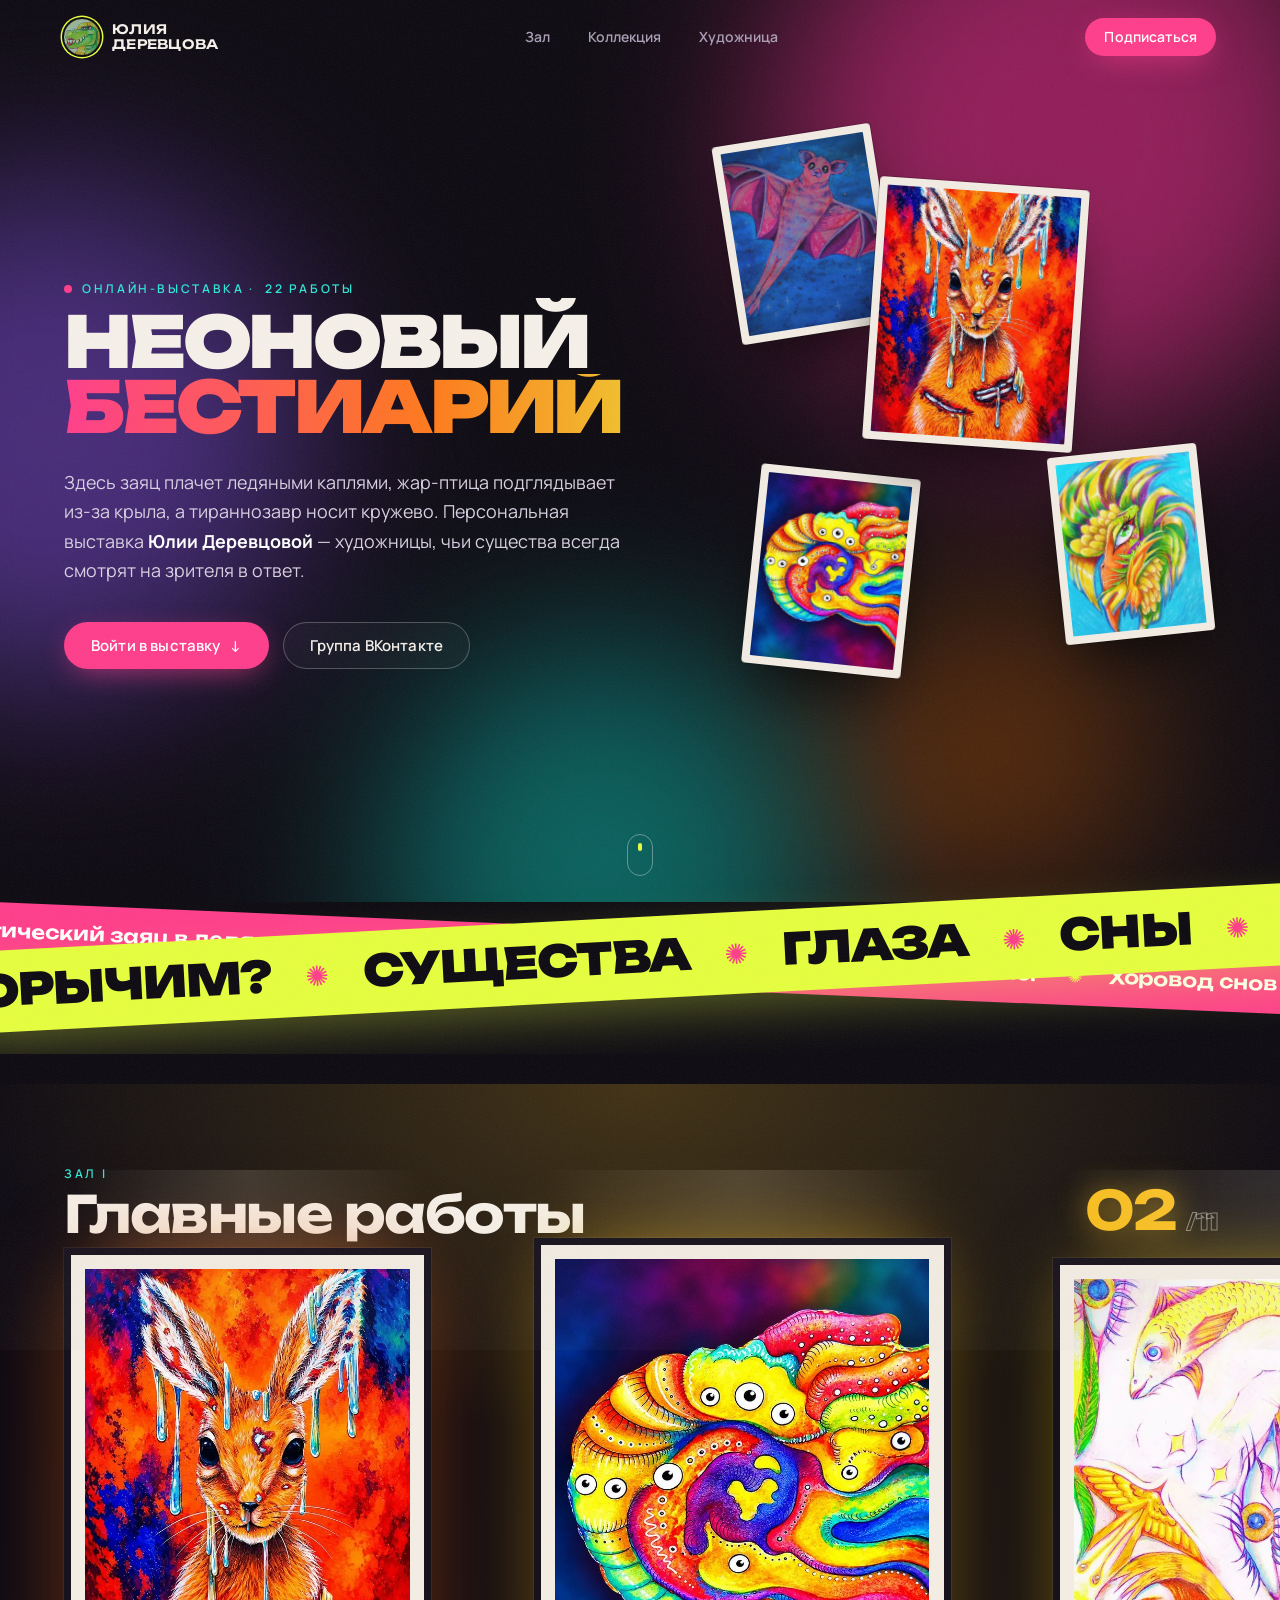
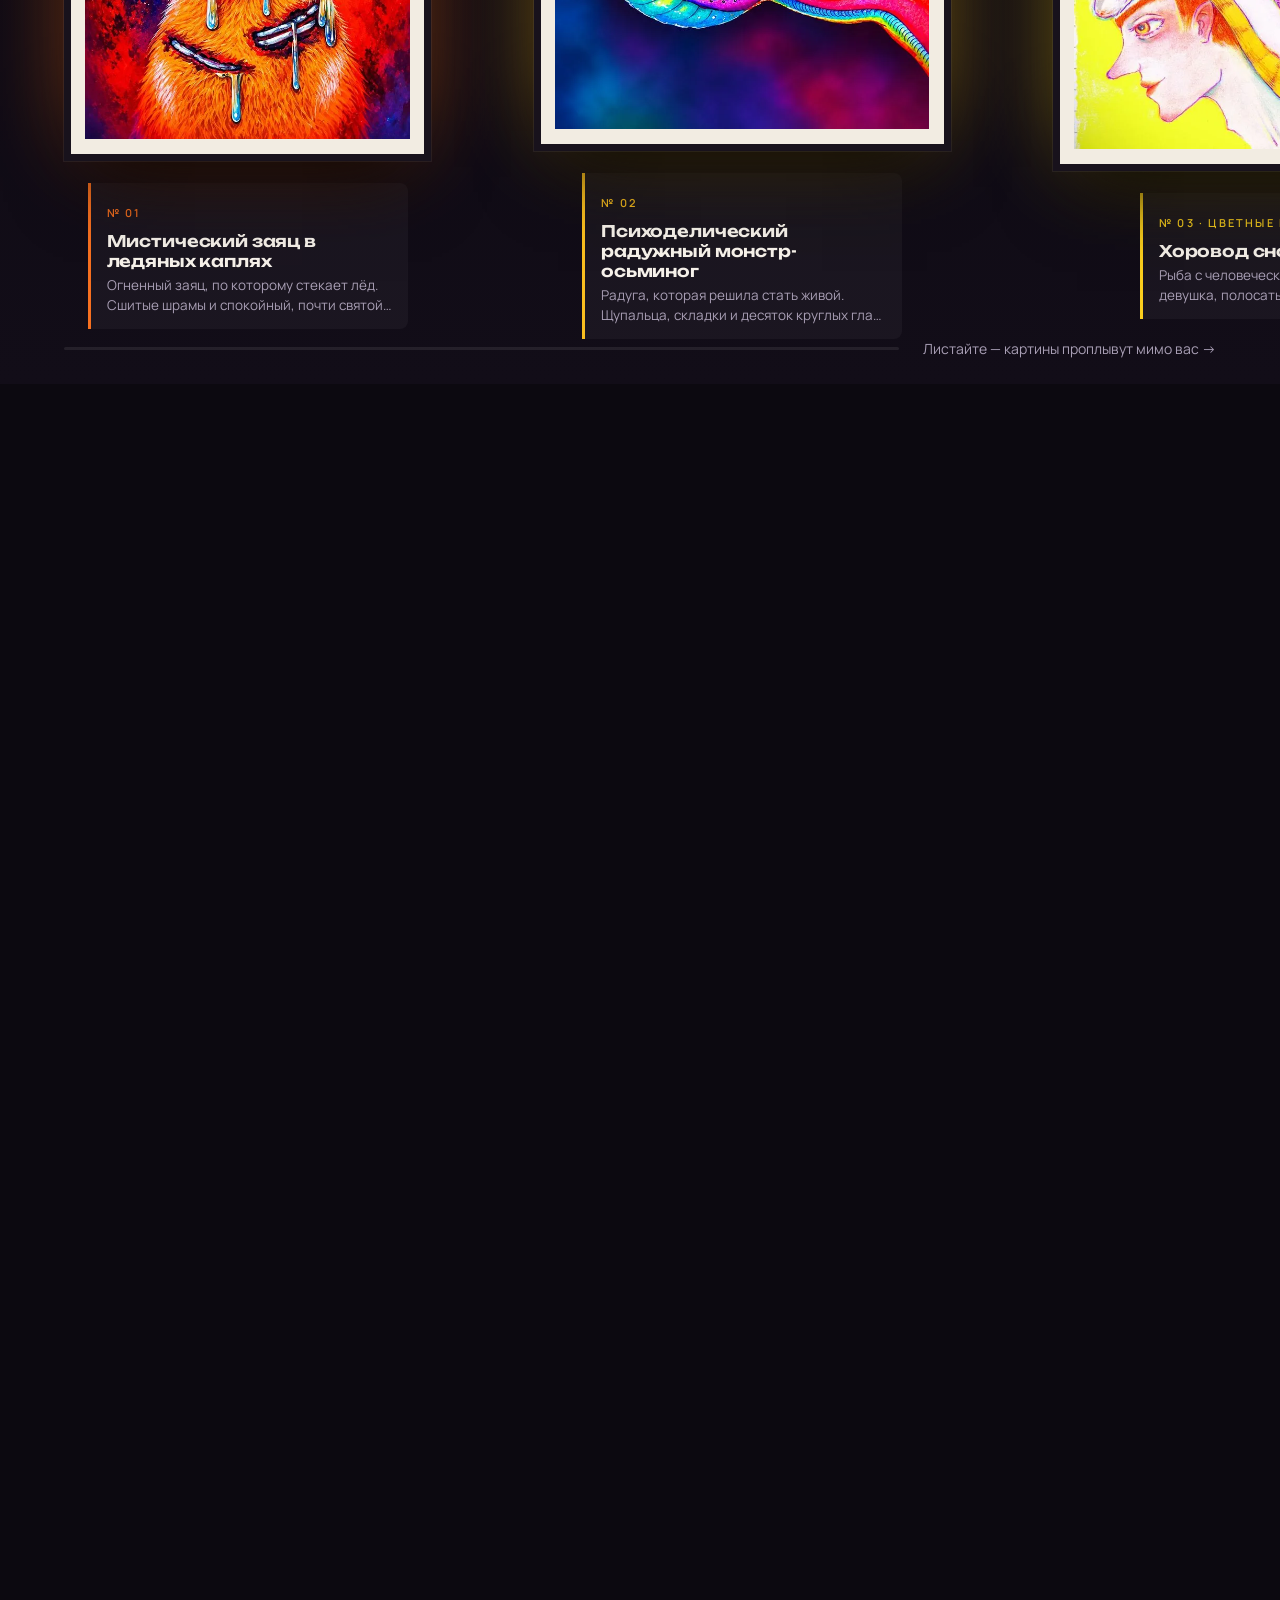
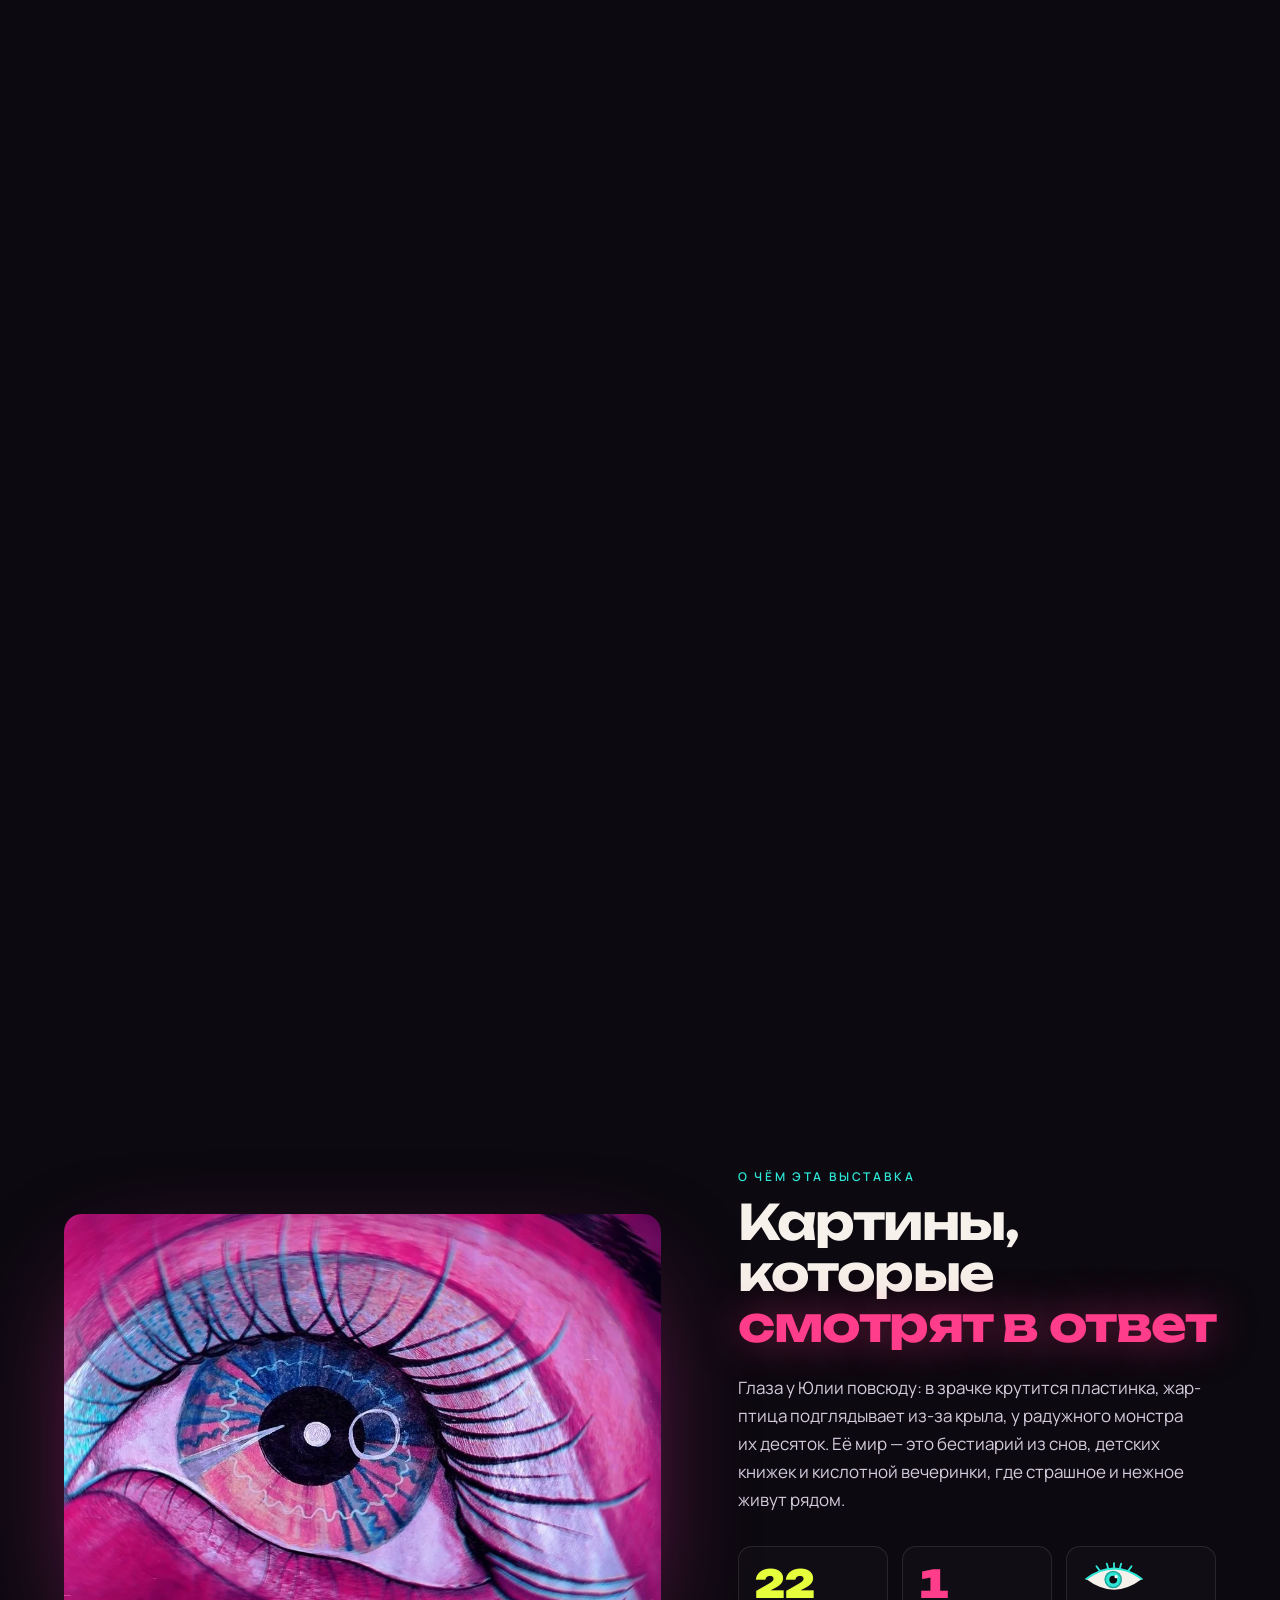
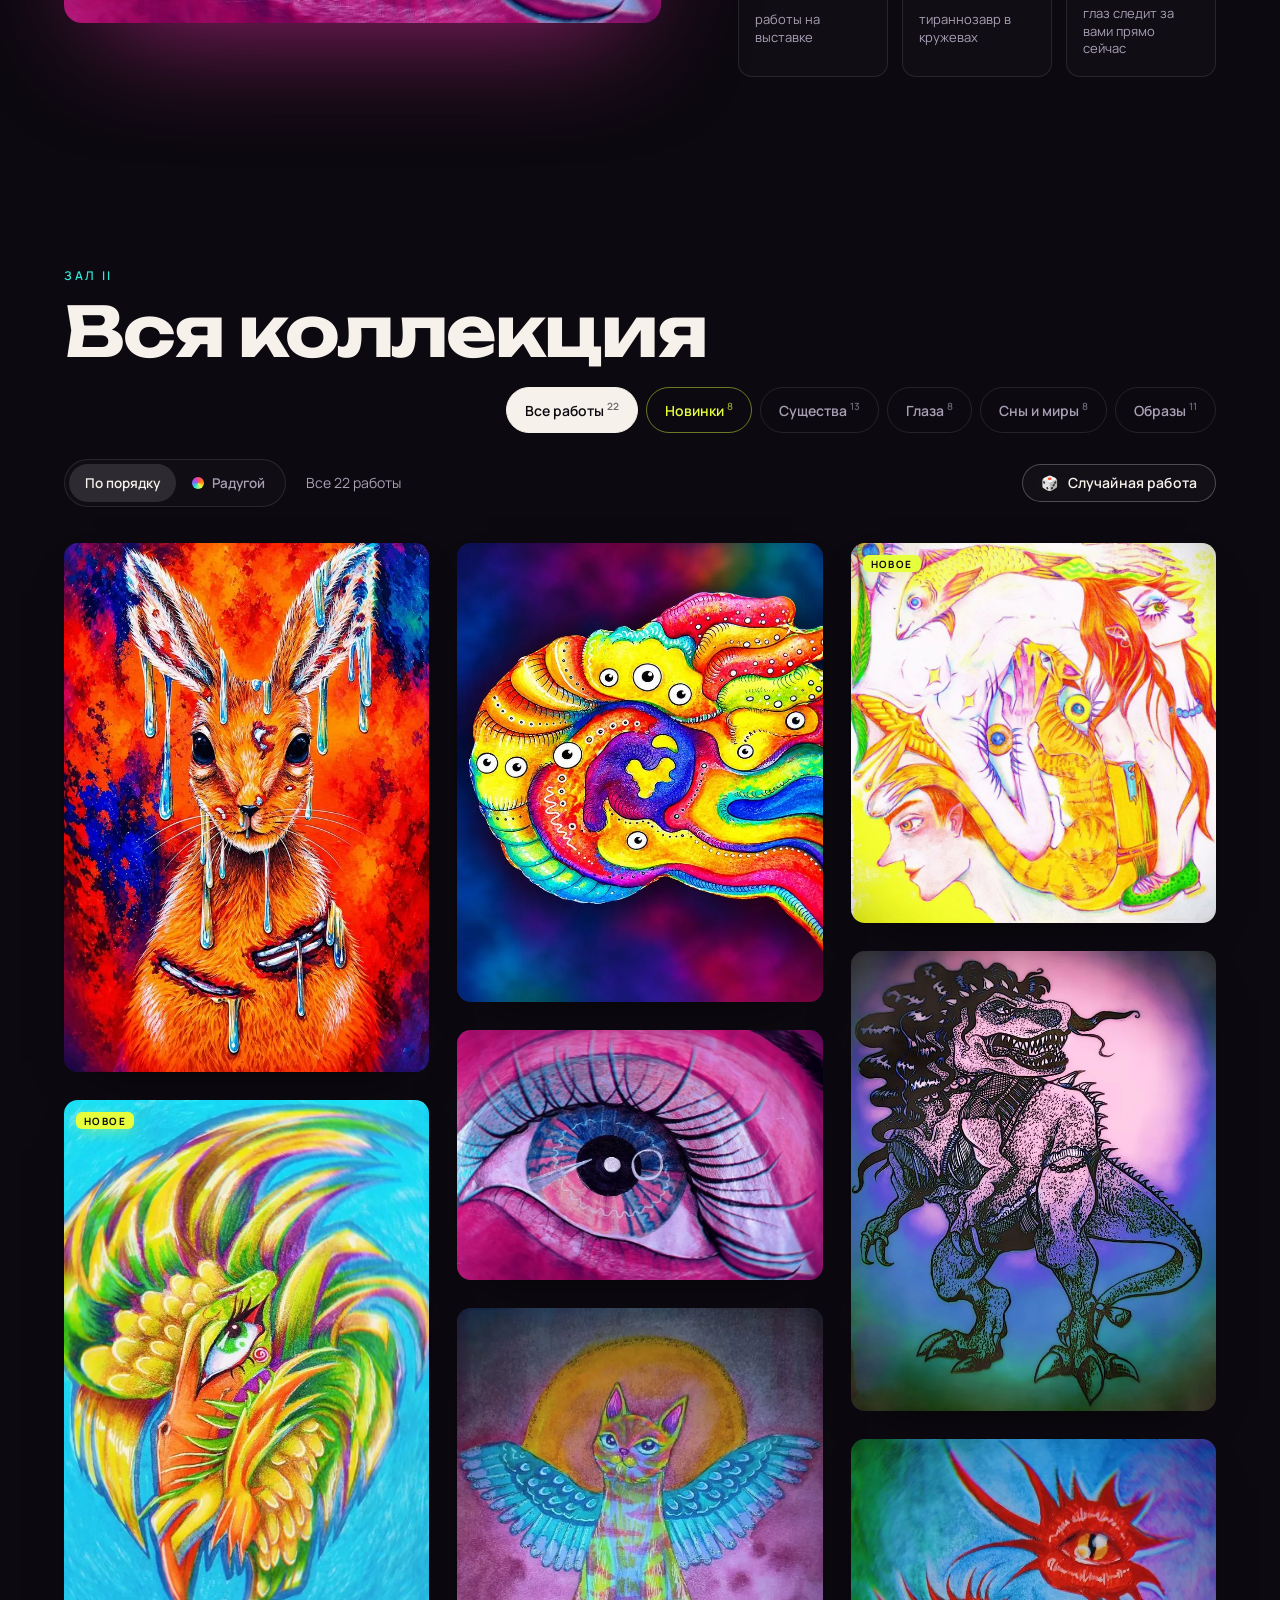
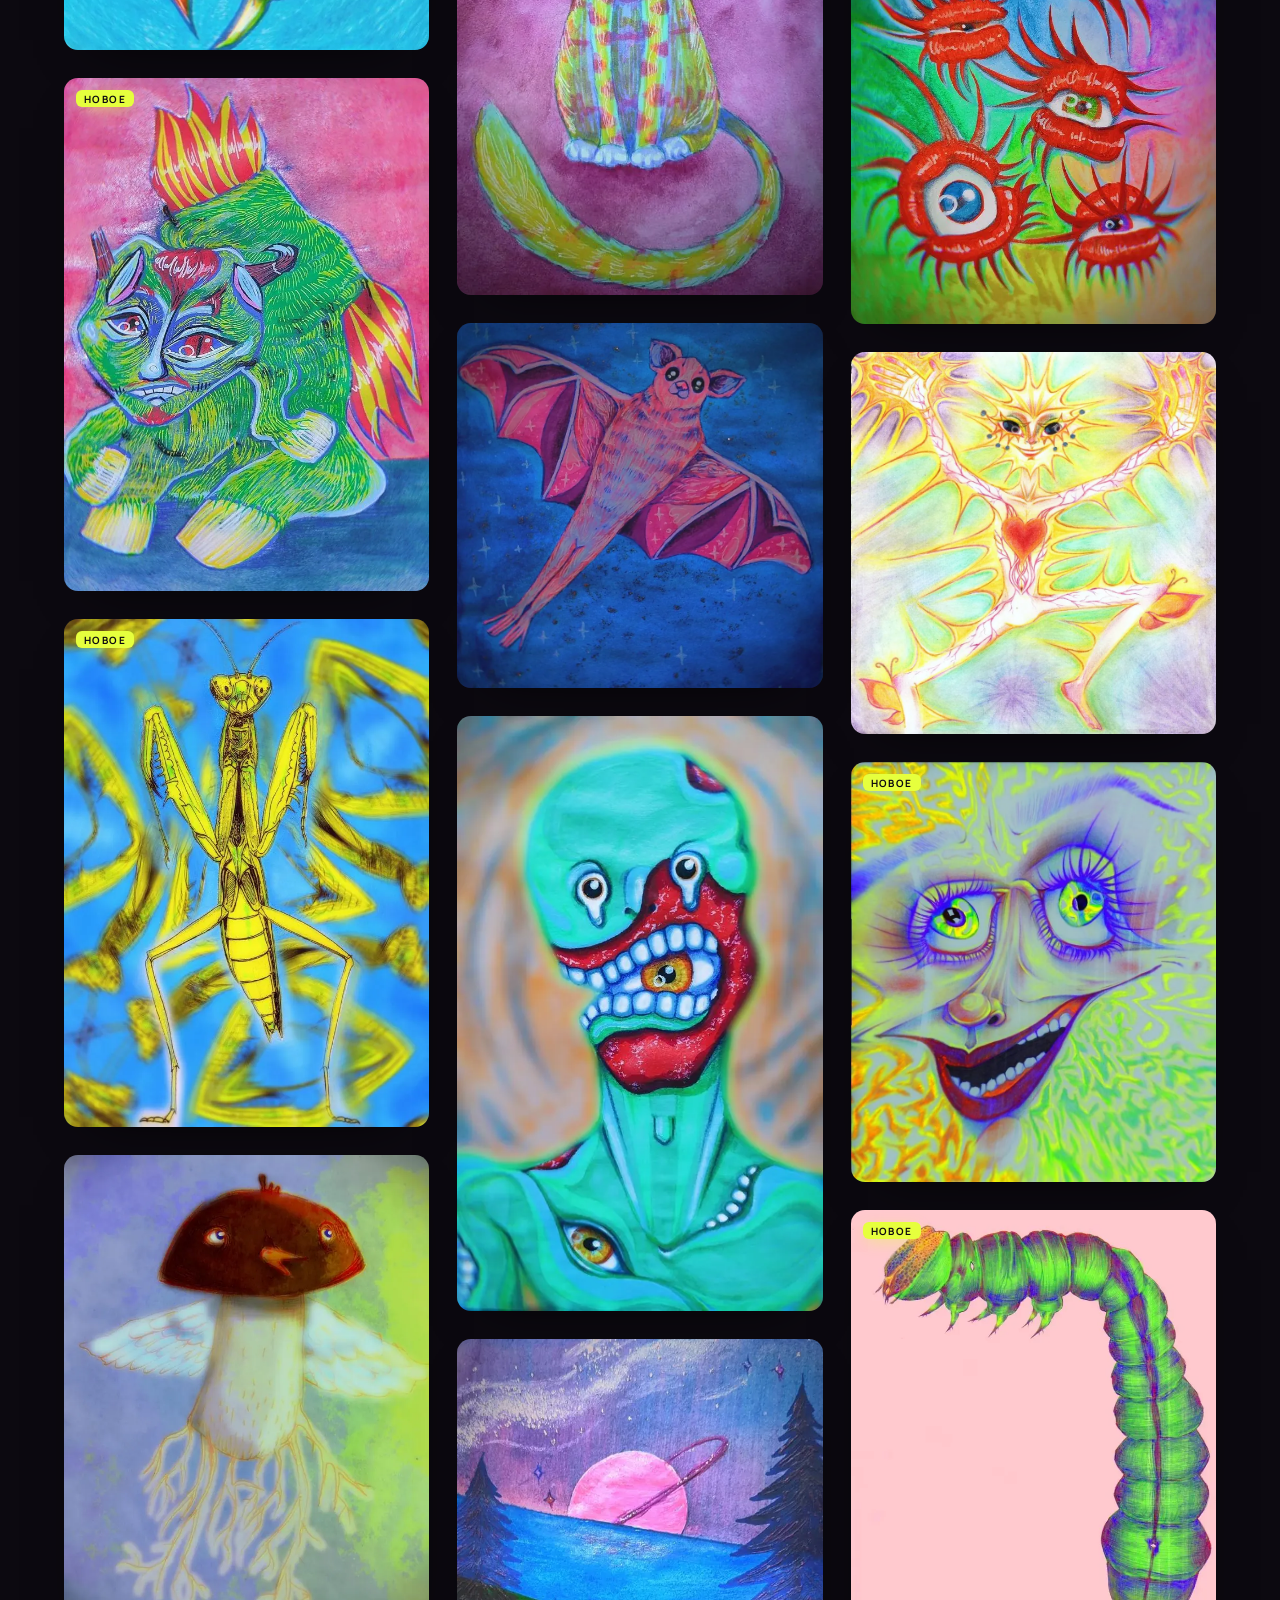
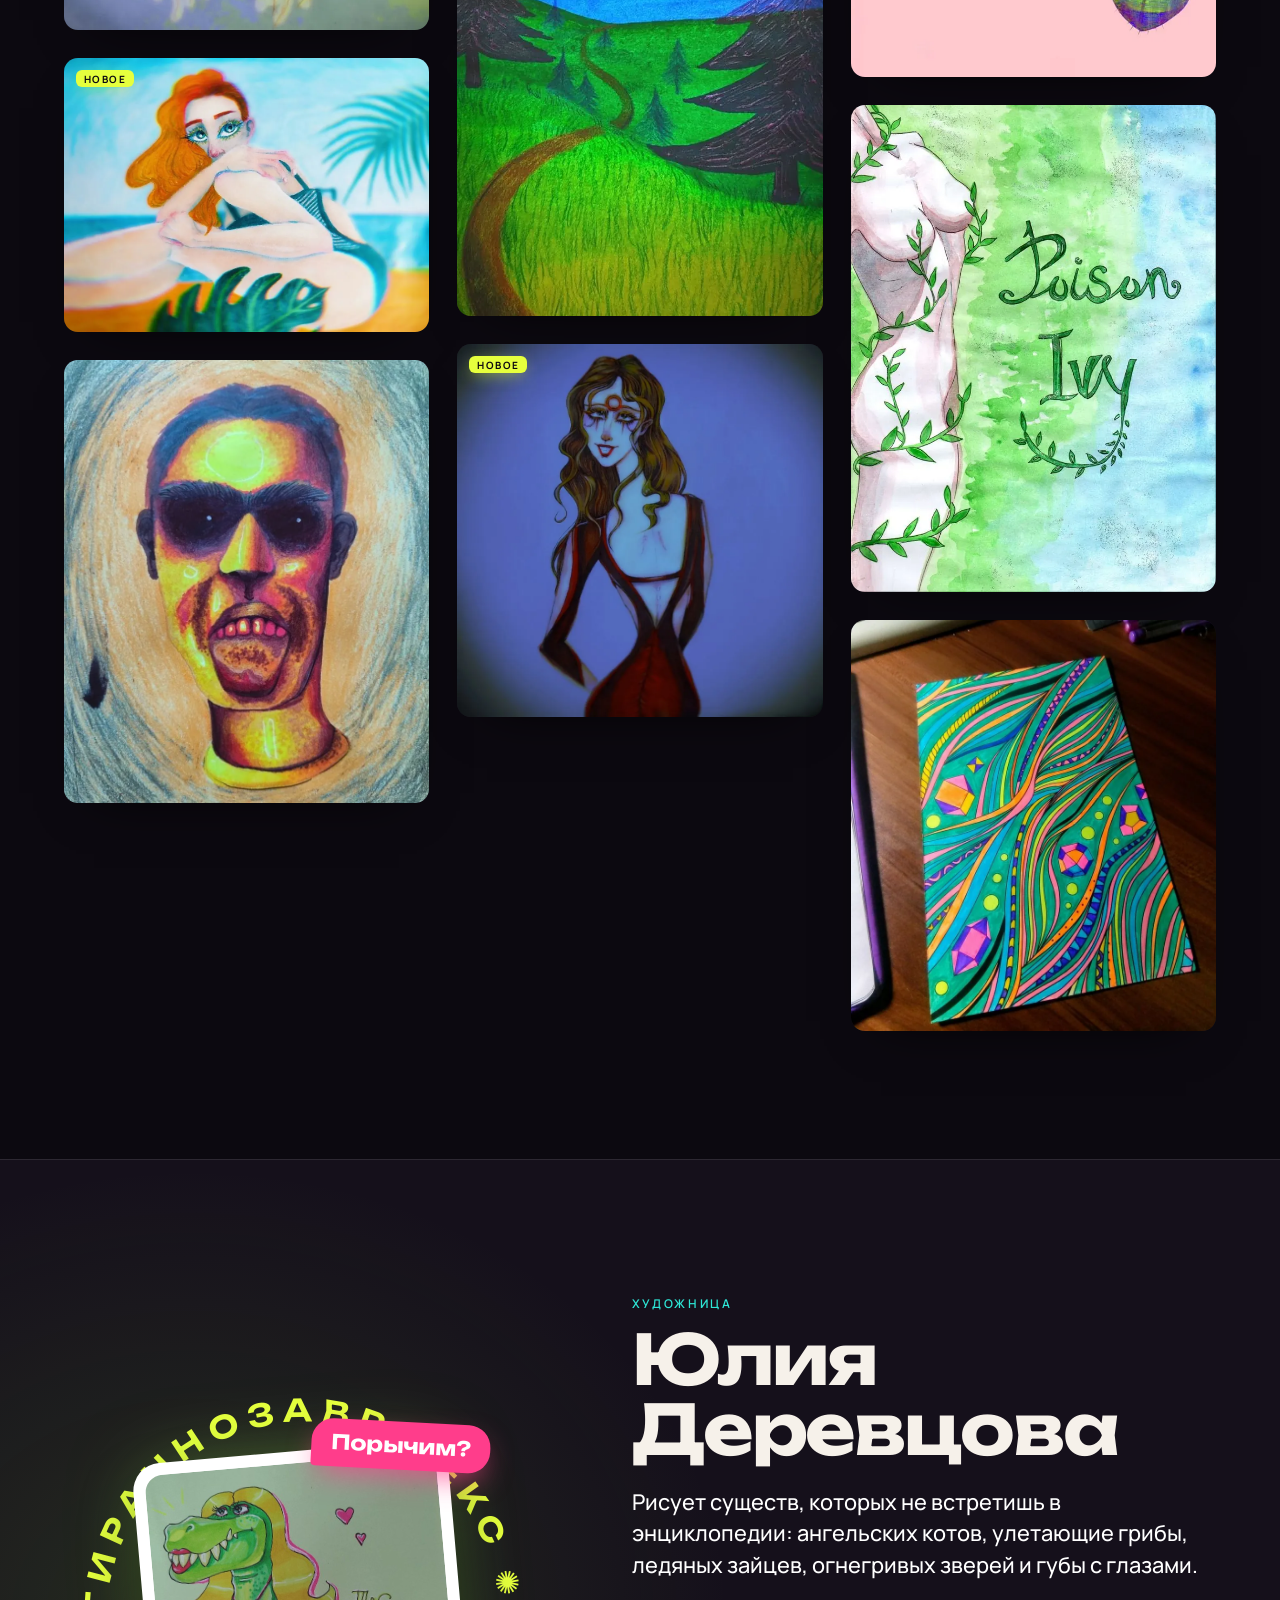
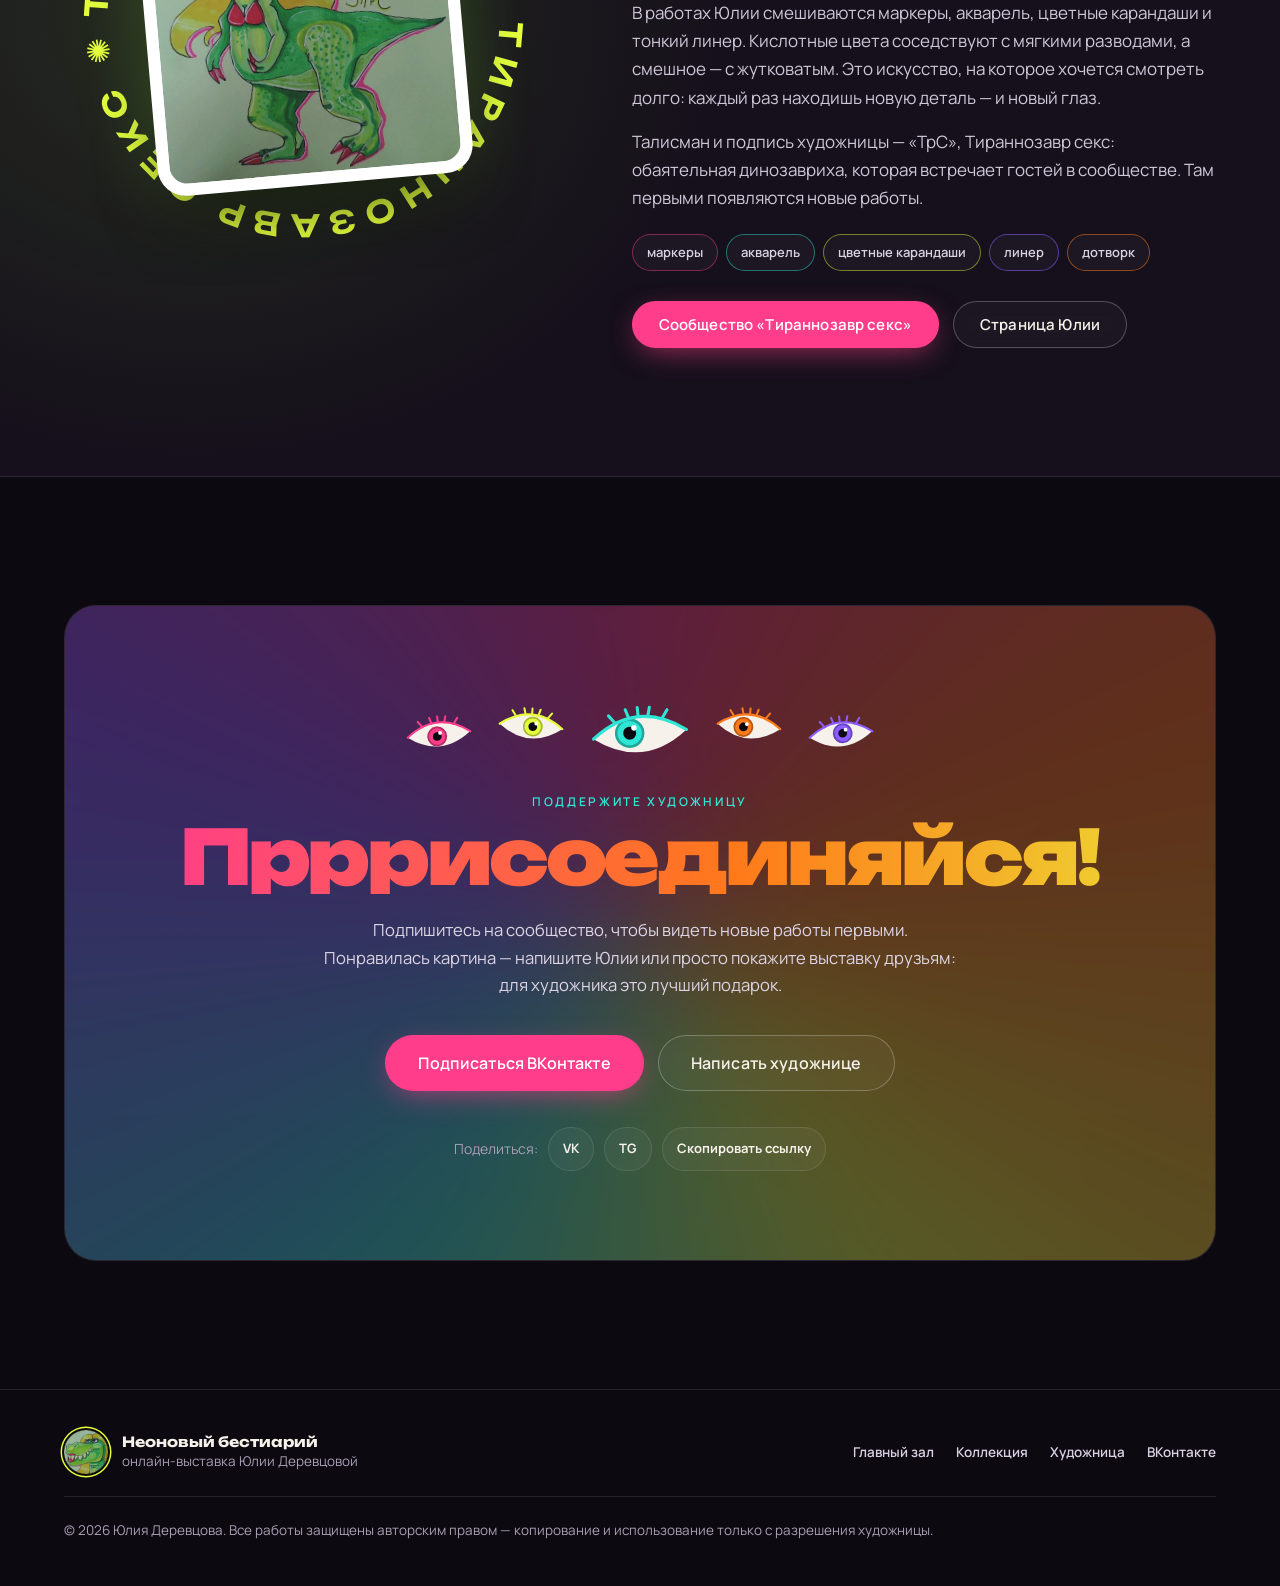
==== commit e607b4b6: "Выставка 2.0: 8 новых работ и большое обновление сайта Новые работы (22 вместо 14): «Хоровод снов», " ====
--- a/index.html
+++ b/index.html
@@ -4,17 +4,17 @@
   <meta charset="utf-8">
   <meta name="viewport" content="width=device-width, initial-scale=1, viewport-fit=cover">
   <title>Неоновый бестиарий — онлайн-выставка Юлии Деревцовой</title>
-  <meta name="description" content="Онлайн-выставка художницы Юлии Деревцовой: психоделические существа, глазастые сны, огненный заяц, радужный осьминог и тираннозавр в кружевах. 14 работ.">
+  <meta name="description" content="Онлайн-выставка художницы Юлии Деревцовой: 22 работы — психоделические существа, глазастые сны, огненный заяц, жар-птица, радужный осьминог и тираннозавр в кружевах.">
   <meta name="theme-color" content="#0c0910">
 
-  <!-- Превью для соцсетей. При переезде на другой адрес замените https://berengow.github.io/neon-bestiary/ ниже -->
+  <!-- Превью для соцсетей. При переезде на другой адрес замените https://berengow.github.io/neon-bestiary/ ниже и в js/data.js -->
   <link rel="canonical" href="https://berengow.github.io/neon-bestiary/">
   <meta property="og:type" content="website">
   <meta property="og:locale" content="ru_RU">
   <meta property="og:url" content="https://berengow.github.io/neon-bestiary/">
   <meta property="og:site_name" content="Неоновый бестиарий">
   <meta property="og:title" content="Неоновый бестиарий — онлайн-выставка Юлии Деревцовой">
-  <meta property="og:description" content="Психоделические существа, глазастые сны и тираннозавр в кружевах. 14 работ — смотрите и делитесь!">
+  <meta property="og:description" content="Психоделические существа, глазастые сны и тираннозавр в кружевах. 22 работы — смотрите и делитесь!">
   <meta property="og:image" content="https://berengow.github.io/neon-bestiary/img/og-cover.jpg">
   <meta property="og:image:width" content="1200">
   <meta property="og:image:height" content="630">
@@ -26,10 +26,47 @@
   <link rel="preconnect" href="https://fonts.googleapis.com">
   <link rel="preconnect" href="https://fonts.gstatic.com" crossorigin>
   <link href="https://fonts.googleapis.com/css2?family=Manrope:wght@400;500;600;700&family=Unbounded:wght@400;500;700;900&display=swap" rel="stylesheet">
+  <link rel="preload" as="image" href="img/thumb/13.webp" type="image/webp">
 
   <link rel="stylesheet" href="css/style.css">
+
+  <!-- Интро «открывающийся глаз» — один раз за визит. Сам себя убирает через 2.6 с, даже если скрипты не загрузятся. -->
+  <script>
+    try {
+      if (!sessionStorage.getItem("nb-intro") && !matchMedia("(prefers-reduced-motion: reduce)").matches) {
+        document.documentElement.classList.add("intro-on");
+        sessionStorage.setItem("nb-intro", "1");
+        setTimeout(function () { document.documentElement.classList.add("intro-done"); }, 2600);
+      }
+    } catch (e) {}
+  </script>
 </head>
 <body>
+  <div class="intro" id="intro" aria-hidden="true">
+    <svg class="intro__eye" viewBox="0 0 240 140">
+      <defs>
+        <clipPath id="introClip"><path d="M10,70 Q120,-14 230,70 Q120,154 10,70Z"/></clipPath>
+        <radialGradient id="introIris" cx="50%" cy="50%" r="50%">
+          <stop offset="0" stop-color="#e6ff3d"/><stop offset=".45" stop-color="#2ee6d6"/><stop offset="1" stop-color="#8b5cff"/>
+        </radialGradient>
+      </defs>
+      <path d="M10,70 Q120,-14 230,70 Q120,154 10,70Z" fill="#f6f1ea"/>
+      <g clip-path="url(#introClip)">
+        <g class="intro__look">
+          <circle cx="120" cy="70" r="40" fill="url(#introIris)"/>
+          <circle cx="120" cy="70" r="17" fill="#0c0910"/>
+          <circle cx="133" cy="57" r="7" fill="#fff"/>
+        </g>
+        <rect class="intro__lid intro__lid--top" x="0" y="-70" width="240" height="140" fill="#ff3d8b"/>
+        <rect class="intro__lid intro__lid--bot" x="0" y="70" width="240" height="140" fill="#ff3d8b"/>
+      </g>
+      <path d="M10,70 Q120,-14 230,70 Q120,154 10,70Z" fill="none" stroke="#ff3d8b" stroke-width="4"/>
+    </svg>
+    <p class="intro__title">Неоновый бестиарий</p>
+    <p class="intro__sub">выставка открывается…</p>
+  </div>
+
+  <div class="scrollbar" aria-hidden="true"><span id="scrollbar"></span></div>
   <div class="grain" aria-hidden="true"></div>
   <div class="cursor" aria-hidden="true"><span class="cursor__dot"></span><span class="cursor__ring"><em>смотреть</em></span></div>
 
@@ -40,12 +77,25 @@
       <span>Юлия<br>Деревцова</span>
     </a>
     <nav class="nav__links" aria-label="Разделы">
-      <a href="#hall">Зал</a>
-      <a href="#collection">Коллекция</a>
-      <a href="#artist">Художница</a>
+      <a href="#hall" data-section="hall">Зал</a>
+      <a href="#collection" data-section="collection">Коллекция</a>
+      <a href="#artist" data-section="artist">Художница</a>
     </nav>
-    <a class="btn btn--small btn--glow" href="https://vk.ru/tirannozavrrrsex" target="_blank" rel="noopener">Подписаться</a>
+    <div class="nav__right">
+      <a class="btn btn--small btn--glow nav__cta" href="https://vk.ru/tirannozavrrrsex" target="_blank" rel="noopener">Подписаться</a>
+      <button class="burger" id="burger" type="button" aria-label="Открыть меню" aria-expanded="false" aria-controls="menu"><span></span><span></span></button>
+    </div>
   </header>
+
+  <div class="menu" id="menu" hidden>
+    <nav class="menu__links" aria-label="Меню">
+      <a href="#hall"><small>01</small>Главный зал</a>
+      <a href="#collection"><small>02</small>Вся коллекция</a>
+      <a href="#artist"><small>03</small>Художница</a>
+      <a href="#join"><small>04</small>Поддержать</a>
+    </nav>
+    <a class="btn btn--glow btn--big" href="https://vk.ru/tirannozavrrrsex" target="_blank" rel="noopener">Подписаться ВКонтакте</a>
+  </div>
 
   <main id="top">
     <!-- ============ HERO ============ -->
@@ -58,13 +108,13 @@
       </div>
 
       <div class="hero__text">
-        <p class="eyebrow reveal"><span class="pulse"></span> Онлайн-выставка · 14 работ</p>
+        <p class="eyebrow reveal"><span class="pulse"></span> Онлайн-выставка · <span data-total>22 работы</span></p>
         <h1 class="hero__title reveal">
           <span class="line">Неоновый</span>
           <span class="line line--grad">бестиарий</span>
         </h1>
         <p class="hero__lead reveal">
-          Здесь заяц плачет ледяными каплями, у губ вырастают глаза, а&nbsp;тираннозавр носит кружево.
+          Здесь заяц плачет ледяными каплями, жар-птица подглядывает из-за крыла, а&nbsp;тираннозавр носит кружево.
           Персональная выставка <strong>Юлии Деревцовой</strong>&nbsp;— художницы, чьи существа всегда смотрят на&nbsp;зрителя в&nbsp;ответ.
         </p>
         <div class="hero__cta reveal">
@@ -73,55 +123,63 @@
         </div>
       </div>
 
-      <div class="hero__stage" aria-hidden="true">
-        <figure class="float-card float-card--a" data-depth="0.6" data-open="12"><img src="img/thumb/12.jpg" alt=""></figure>
-        <figure class="float-card float-card--b" data-depth="1.2" data-open="13"><img src="img/thumb/13.jpg" alt=""></figure>
-        <figure class="float-card float-card--c" data-depth="0.9" data-open="14"><img src="img/thumb/14.jpg" alt=""></figure>
-        <figure class="float-card float-card--d" data-depth="1.6" data-open="05"><img src="img/thumb/05.jpg" alt=""></figure>
+      <div class="hero__stage" id="heroStage" aria-hidden="true">
+        <figure class="float-card float-card--a" data-depth="0.6" data-open="12"><picture><source type="image/webp" srcset="img/thumb/12.webp"><img src="img/thumb/12.jpg" alt=""></picture></figure>
+        <figure class="float-card float-card--b" data-depth="1.2" data-open="13"><picture><source type="image/webp" srcset="img/thumb/13.webp"><img src="img/thumb/13.jpg" alt="" fetchpriority="high"></picture></figure>
+        <figure class="float-card float-card--c" data-depth="0.9" data-open="14"><picture><source type="image/webp" srcset="img/thumb/14.webp"><img src="img/thumb/14.jpg" alt=""></picture></figure>
+        <figure class="float-card float-card--d" data-depth="1.6" data-open="16"><picture><source type="image/webp" srcset="img/thumb/16.webp"><img src="img/thumb/16.jpg" alt=""></picture></figure>
       </div>
 
       <a class="hero__scroll" href="#hall" aria-label="Листать вниз"><span></span></a>
     </section>
 
-    <!-- ============ БЕГУЩАЯ СТРОКА ============ -->
-    <div class="marquee" aria-hidden="true">
-      <div class="marquee__track">
-        <span>Порычим?</span><i>✺</i><span>Существа</span><i>✺</i><span>Глаза</span><i>✺</i><span>Сны</span><i>✺</i><span>Прррисоединяйся!</span><i>✺</i>
-        <span>Порычим?</span><i>✺</i><span>Существа</span><i>✺</i><span>Глаза</span><i>✺</i><span>Сны</span><i>✺</i><span>Прррисоединяйся!</span><i>✺</i>
+    <!-- ============ ПЕРЕКРЁСТНЫЕ ЛЕНТЫ ============ -->
+    <div class="tapes" aria-hidden="true">
+      <div class="tape tape--acid">
+        <div class="tape__track">
+          <span>Порычим?</span><i>✺</i><span>Существа</span><i>✺</i><span>Глаза</span><i>✺</i><span>Сны</span><i>✺</i><span>Прррисоединяйся!</span><i>✺</i>
+          <span>Порычим?</span><i>✺</i><span>Существа</span><i>✺</i><span>Глаза</span><i>✺</i><span>Сны</span><i>✺</i><span>Прррисоединяйся!</span><i>✺</i>
+        </div>
+      </div>
+      <div class="tape tape--pink">
+        <div class="tape__track" id="titlesTape"></div>
       </div>
     </div>
 
     <!-- ============ ЗАЛ I: ГОРИЗОНТАЛЬНАЯ ЭКСПОЗИЦИЯ ============ -->
     <section class="hall" id="hall" aria-labelledby="hall-title">
-      <div class="hall__sticky">
+      <div class="hall__sticky" id="hallSticky">
         <div class="hall__head">
           <p class="eyebrow">Зал I</p>
           <h2 id="hall-title" class="h2">Главные работы</h2>
-          <p class="hall__hint">Листайте — картины проплывут мимо вас <span aria-hidden="true">→</span></p>
+          <p class="hall__counter" aria-hidden="true"><b id="hallNow">01</b><span id="hallAll">/ 11</span></p>
         </div>
         <div class="hall__viewport">
           <div class="hall__track" id="hallTrack"></div>
         </div>
-        <div class="hall__progress" aria-hidden="true"><span id="hallProgress"></span></div>
+        <div class="hall__foot">
+          <div class="hall__progress" aria-hidden="true"><span id="hallProgress"></span></div>
+          <p class="hall__hint">Листайте — картины проплывут мимо вас <span aria-hidden="true">→</span></p>
+        </div>
       </div>
     </section>
 
     <!-- ============ ИНТЕРЛЮДИЯ ============ -->
     <section class="interlude">
-      <div class="interlude__img reveal" data-open="01">
-        <img src="img/full/01.jpg" alt="Работа «Слушай глазами»: огромный глаз, зрачок которого похож на виниловую пластинку" loading="lazy" width="960" height="658">
+      <div class="interlude__img reveal" data-open="01" data-cursor="смотреть">
+        <picture><source type="image/webp" srcset="img/full/01.webp"><img src="img/full/01.jpg" alt="Работа «Слушай глазами»: огромный глаз, зрачок которого похож на виниловую пластинку" loading="lazy" width="960" height="658"></picture>
       </div>
       <div class="interlude__text reveal">
         <p class="eyebrow">О чём эта выставка</p>
         <blockquote class="quote">Картины, которые <em>смотрят в&nbsp;ответ</em></blockquote>
         <p>
-          Глаза у Юлии повсюду: в зрачке крутится пластинка, в улыбке прячется ещё один взгляд, у радужного монстра их&nbsp;десяток.
+          Глаза у Юлии повсюду: в зрачке крутится пластинка, жар-птица подглядывает из-за крыла, у радужного монстра их&nbsp;десяток.
           Её мир&nbsp;— это бестиарий из снов, детских книжек и кислотной вечеринки, где страшное и нежное живут рядом.
         </p>
         <ul class="stats">
-          <li><b>14</b><span>работ на выставке</span></li>
-          <li><b>1</b><span>тираннозавр в кружевах</span></li>
-          <li><b>∞</b><span>глаз, следящих за вами</span></li>
+          <li><b data-count="22">22</b><span data-total-label>работы на выставке</span></li>
+          <li><b data-count="1">1</b><span>тираннозавр в кружевах</span></li>
+          <li class="stats__eye"><span class="eye-slot" data-eye="#2ee6d6"></span><span>глаз следит за вами прямо сейчас</span></li>
         </ul>
       </div>
     </section>
@@ -131,7 +189,15 @@
       <div class="section-head reveal">
         <p class="eyebrow">Зал II</p>
         <h2 id="collection-title" class="h2">Вся коллекция</h2>
-        <div class="filters" id="filters" role="tablist" aria-label="Фильтр работ"></div>
+        <div class="filters" id="filters" role="group" aria-label="Фильтр работ"></div>
+      </div>
+      <div class="toolbar reveal">
+        <div class="seg" role="group" aria-label="Порядок работ">
+          <button type="button" data-sort="order" aria-pressed="true">По порядку</button>
+          <button type="button" data-sort="hue" aria-pressed="false"><span class="seg__rainbow" aria-hidden="true"></span>Радугой</button>
+        </div>
+        <p class="toolbar__count" id="gridCount" aria-live="polite"></p>
+        <button class="btn btn--ghost btn--small" type="button" id="randomBtn"><span aria-hidden="true">🎲</span> Случайная работа</button>
       </div>
       <div class="masonry" id="grid"></div>
     </section>
@@ -152,7 +218,7 @@
         <p class="eyebrow">Художница</p>
         <h2 id="artist-title" class="h2">Юлия Деревцова</h2>
         <p class="lead">
-          Рисует существ, которых не встретишь в энциклопедии: ангельских котов, улетающие грибы, ледяных зайцев и&nbsp;губы с глазами.
+          Рисует существ, которых не встретишь в энциклопедии: ангельских котов, улетающие грибы, ледяных зайцев, огнегривых зверей и&nbsp;губы с глазами.
         </p>
         <p>
           В работах Юлии смешиваются маркеры, акварель, цветные карандаши и тонкий линер. Кислотные цвета соседствуют
@@ -163,6 +229,9 @@
           Талисман и подпись художницы&nbsp;— «ТрС», Тираннозавр секс: обаятельная динозавриха, которая встречает гостей в&nbsp;сообществе.
           Там первыми появляются новые работы.
         </p>
+        <ul class="techs" aria-label="Техники">
+          <li>маркеры</li><li>акварель</li><li>цветные карандаши</li><li>линер</li><li>дотворк</li>
+        </ul>
         <div class="artist__links">
           <a class="btn btn--glow" href="https://vk.ru/tirannozavrrrsex" target="_blank" rel="noopener">Сообщество «Тираннозавр секс»</a>
           <a class="btn btn--ghost" href="https://vk.ru/juliytree" target="_blank" rel="noopener">Страница Юлии</a>
@@ -171,9 +240,16 @@
     </section>
 
     <!-- ============ ПРИЗЫВ ============ -->
-    <section class="join" aria-labelledby="join-title">
+    <section class="join" id="join" aria-labelledby="join-title">
       <div class="join__card reveal">
         <div class="join__aura" aria-hidden="true"></div>
+        <div class="eyes-row" aria-hidden="true">
+          <span class="eye-slot" data-eye="#ff3d8b"></span>
+          <span class="eye-slot" data-eye="#e6ff3d"></span>
+          <span class="eye-slot eye-slot--big" data-eye="#2ee6d6"></span>
+          <span class="eye-slot" data-eye="#ff7a1a"></span>
+          <span class="eye-slot" data-eye="#8b5cff"></span>
+        </div>
         <p class="eyebrow">Поддержите художницу</p>
         <h2 id="join-title" class="join__title">Прррисоединяйся!</h2>
         <p class="join__lead">
@@ -195,18 +271,44 @@
   </main>
 
   <footer class="footer">
-    <p>© <span id="year"></span> Юлия Деревцова. Все работы защищены авторским правом — копирование и использование только с разрешения художницы.</p>
-    <p><a href="https://vk.ru/tirannozavrrrsex" target="_blank" rel="noopener">vk.ru/tirannozavrrrsex</a></p>
+    <div class="footer__brand">
+      <img src="favicon.png" alt="" width="44" height="44" loading="lazy">
+      <p><b>Неоновый бестиарий</b><br>онлайн-выставка Юлии Деревцовой</p>
+    </div>
+    <nav class="footer__nav" aria-label="Разделы в подвале">
+      <a href="#hall">Главный зал</a>
+      <a href="#collection">Коллекция</a>
+      <a href="#artist">Художница</a>
+      <a href="https://vk.ru/tirannozavrrrsex" target="_blank" rel="noopener">ВКонтакте</a>
+    </nav>
+    <p class="footer__copy">© <span id="year"></span> Юлия Деревцова. Все работы защищены авторским правом — копирование и использование только с разрешения художницы.</p>
   </footer>
+
+  <button class="totop" id="totop" type="button" aria-label="Наверх">↑</button>
 
   <!-- ============ ЛАЙТБОКС ============ -->
   <div class="lightbox" id="lightbox" role="dialog" aria-modal="true" aria-label="Просмотр работы" hidden>
+    <div class="lightbox__ambient" id="lbAmbient"></div>
     <div class="lightbox__bg"></div>
-    <button class="lb-btn lb-close" type="button" aria-label="Закрыть">✕</button>
-    <button class="lb-btn lb-prev" type="button" aria-label="Предыдущая работа">←</button>
-    <button class="lb-btn lb-next" type="button" aria-label="Следующая работа">→</button>
+
+    <div class="lb-top">
+      <p class="lb-counter" id="lbCounter"></p>
+      <div class="lb-tools">
+        <button class="lb-btn lb-play" type="button" aria-label="Слайд-шоу" aria-pressed="false" title="Слайд-шоу (пробел)"><span class="i-play">▶</span><span class="i-pause">❚❚</span></button>
+        <button class="lb-btn lb-zoom" type="button" aria-label="Увеличить" title="Увеличить (Z)">⤢</button>
+        <button class="lb-btn lb-full" type="button" aria-label="Во весь экран" title="Во весь экран (F)">⛶</button>
+        <button class="lb-btn lb-close" type="button" aria-label="Закрыть" title="Закрыть (Esc)">✕</button>
+      </div>
+    </div>
+    <div class="lb-timer" aria-hidden="true"><span></span></div>
+
+    <button class="lb-btn lb-nav lb-prev" type="button" aria-label="Предыдущая работа">←</button>
+    <button class="lb-btn lb-nav lb-next" type="button" aria-label="Следующая работа">→</button>
+
     <figure class="lightbox__figure">
-      <div class="lightbox__imgwrap"><img class="lightbox__img" alt=""></div>
+      <div class="lightbox__imgwrap" id="lbWrap" data-cursor="увеличить">
+        <img class="lightbox__img" id="lbImg" alt="" draggable="false">
+      </div>
       <figcaption class="lightbox__caption">
         <span class="lightbox__num"></span>
         <h3 class="lightbox__title"></h3>
@@ -216,8 +318,11 @@
           <a class="btn btn--small btn--glow" href="https://vk.ru/write266652611" target="_blank" rel="noopener">Спросить о работе</a>
           <button class="btn btn--small btn--ghost lb-share" type="button">Поделиться</button>
         </div>
+        <p class="lightbox__keys">← → листать · Z увеличить · пробел — слайд-шоу</p>
       </figcaption>
     </figure>
+
+    <div class="lb-strip" id="lbStrip" aria-label="Все работы"></div>
   </div>
 
   <div class="toast" id="toast" role="status" aria-live="polite"></div>
--- a/css/style.css
+++ b/css/style.css
@@ -1,6 +1,12 @@
 /* =========================================================
    НЕОНОВЫЙ БЕСТИАРИЙ — онлайн-выставка Юлии Деревцовой
    ========================================================= */
+
+@property --hc {
+  syntax: "<color>";
+  inherits: true;
+  initial-value: #8b5cff;
+}
 
 :root {
   --bg: #0c0910;
@@ -27,6 +33,7 @@
 }
 
 *, *::before, *::after { box-sizing: border-box; }
+[hidden] { display: none !important; }
 html { scroll-behavior: smooth; -webkit-text-size-adjust: 100%; }
 body {
   margin: 0;
@@ -37,13 +44,48 @@
   overflow-x: hidden;
 }
 img { display: block; max-width: 100%; height: auto; }
+picture { display: contents; }
 a { color: inherit; }
 button { font: inherit; color: inherit; }
 ::selection { background: var(--pink); color: #fff; }
-
 :focus-visible { outline: 2px solid var(--acid); outline-offset: 3px; border-radius: 6px; }
 
-/* ---------- зерно поверх всего ---------- */
+/* ---------- интро: открывающийся глаз ---------- */
+.intro {
+  display: none;
+  position: fixed; inset: 0; z-index: 500;
+  place-items: center; align-content: center; gap: 14px;
+  text-align: center;
+  background: radial-gradient(60% 60% at 50% 45%, #22142c, var(--bg) 70%);
+  cursor: pointer;
+}
+html.intro-on .intro { display: grid; }
+html.intro-on:not(.intro-done) body { overflow: hidden; }
+html.intro-done .intro {
+  transform: translateY(-100%); opacity: 0; visibility: hidden;
+  transition: transform 1s var(--ease), opacity 1s var(--ease), visibility 0s 1s;
+}
+.intro__eye { width: min(52vw, 260px); height: auto; filter: drop-shadow(0 0 40px rgba(255, 61, 139, .45)); }
+.intro__lid--top { animation: lidTop 2.2s var(--ease) both; }
+.intro__lid--bot { animation: lidBot 2.2s var(--ease) both; }
+.intro__look { animation: introLook 2.2s ease-in-out both; }
+@keyframes lidTop { 0%, 18% { transform: translateY(0); } 40%, 58% { transform: translateY(-82px); } 64% { transform: translateY(0); } 72%, 100% { transform: translateY(-82px); } }
+@keyframes lidBot { 0%, 18% { transform: translateY(0); } 40%, 58% { transform: translateY(82px); } 64% { transform: translateY(0); } 72%, 100% { transform: translateY(82px); } }
+@keyframes introLook { 0%, 40% { transform: translate(0, 0); } 52% { transform: translate(-30px, 6px); } 80% { transform: translate(28px, -4px); } 100% { transform: translate(0, 0); } }
+.intro__title {
+  margin: 18px 0 0;
+  font: 900 clamp(26px, 5vw, 46px)/1 var(--f-display); letter-spacing: -.03em; text-transform: uppercase;
+  background: var(--grad); background-size: 300% 100%;
+  -webkit-background-clip: text; background-clip: text; color: transparent;
+  animation: fadeUp .9s var(--ease) .5s both, gradmove 6s linear infinite;
+}
+.intro__sub { margin: 0; color: var(--muted); font-size: 14px; letter-spacing: .2em; text-transform: uppercase; animation: fadeUp .9s var(--ease) .8s both; }
+@keyframes fadeUp { from { opacity: 0; transform: translateY(16px); } }
+
+/* ---------- полоса прокрутки и зерно ---------- */
+.scrollbar { position: fixed; top: 0; left: 0; right: 0; height: 3px; z-index: 60; pointer-events: none; }
+.scrollbar span { display: block; height: 100%; transform-origin: 0 50%; transform: scaleX(0); background: var(--grad); background-size: 200% 100%; box-shadow: 0 0 12px rgba(255, 61, 139, .6); }
+
 .grain {
   position: fixed; inset: -50%;
   z-index: 100; pointer-events: none;
@@ -63,11 +105,8 @@
 .cursor { display: none; }
 @media (hover: hover) and (pointer: fine) {
   body.has-cursor, body.has-cursor a, body.has-cursor button { cursor: none; }
-  .cursor { display: block; position: fixed; inset: 0; z-index: 200; pointer-events: none; }
-  .cursor__dot, .cursor__ring {
-    position: fixed; top: 0; left: 0; border-radius: 50%;
-    transform: translate3d(-100px, -100px, 0);
-  }
+  .cursor { display: block; position: fixed; inset: 0; z-index: 600; pointer-events: none; }
+  .cursor__dot, .cursor__ring { position: fixed; top: 0; left: 0; border-radius: 50%; transform: translate3d(-100px, -100px, 0); }
   .cursor__dot { width: 8px; height: 8px; margin: -4px 0 0 -4px; background: var(--acid); box-shadow: 0 0 12px var(--acid); }
   .cursor__ring {
     width: 38px; height: 38px; margin: -19px 0 0 -19px;
@@ -76,8 +115,8 @@
     transition: width .35s var(--ease), height .35s var(--ease), margin .35s var(--ease), background .35s, border-color .35s;
   }
   .cursor__ring em {
-    font: 600 11px/1 var(--f-body); letter-spacing: .12em; text-transform: uppercase; font-style: normal;
-    color: #0c0910; opacity: 0; transition: opacity .2s;
+    font: 700 10.5px/1 var(--f-body); letter-spacing: .1em; text-transform: uppercase; font-style: normal;
+    color: #0c0910; opacity: 0; transition: opacity .2s; white-space: nowrap;
   }
   .cursor.is-link .cursor__ring { width: 56px; height: 56px; margin: -28px 0 0 -28px; border-color: var(--acid); }
   .cursor.is-view .cursor__ring { width: 96px; height: 96px; margin: -48px 0 0 -48px; background: var(--acid); border-color: var(--acid); }
@@ -95,14 +134,9 @@
 .pulse { width: 8px; height: 8px; border-radius: 50%; background: var(--pink); box-shadow: 0 0 0 0 rgba(255, 61, 139, .7); animation: pulse 2s infinite; }
 @keyframes pulse { 70% { box-shadow: 0 0 0 12px rgba(255, 61, 139, 0); } 100% { box-shadow: 0 0 0 0 rgba(255, 61, 139, 0); } }
 
-.h2 {
-  margin: 0;
-  font: 700 clamp(34px, 5.4vw, 76px)/1.02 var(--f-display);
-  letter-spacing: -.03em;
-}
+.h2 { margin: 0; font: 700 clamp(34px, 5.4vw, 76px)/1.02 var(--f-display); letter-spacing: -.03em; }
 
 .btn {
-  --c: var(--pink);
   position: relative;
   display: inline-flex; align-items: center; justify-content: center; gap: 10px;
   padding: 15px 26px;
@@ -116,20 +150,37 @@
 .btn:hover { transform: translateY(-2px); }
 .btn--glow { background: var(--pink); color: #fff; box-shadow: 0 8px 30px -8px rgba(255, 61, 139, .7); }
 .btn--glow:hover { background: #ff5a9d; box-shadow: 0 14px 44px -8px rgba(255, 61, 139, .9); }
-.btn--ghost { border-color: rgba(255, 255, 255, .25); background: rgba(255, 255, 255, .03); backdrop-filter: blur(8px); }
+.btn--ghost { border-color: rgba(255, 255, 255, .25); background: rgba(255, 255, 255, .03); backdrop-filter: blur(8px); -webkit-backdrop-filter: blur(8px); }
 .btn--ghost:hover { border-color: var(--acid); color: var(--acid); }
 .btn--small { padding: 11px 18px; font-size: 14px; }
 .btn--big { padding: 19px 32px; font-size: 16px; }
 
+.badge {
+  display: inline-block; padding: 4px 8px 3px; border-radius: 6px;
+  background: var(--acid); color: #0c0910;
+  font: 700 10px/1 var(--f-body); letter-spacing: .14em; text-transform: uppercase;
+  box-shadow: 0 4px 16px -4px rgba(230, 255, 61, .7);
+}
+
 .reveal { opacity: 0; transform: translateY(40px); transition: opacity 1s var(--ease), transform 1s var(--ease); }
 .reveal.is-visible { opacity: 1; transform: none; }
+
+/* ---------- живой глаз ---------- */
+.eye-slot { display: inline-block; width: 64px; }
+.eye { display: block; width: 100%; height: auto; overflow: visible; }
+.eye__white { fill: #f6f1ea; }
+.eye__look { transition: transform .18s ease-out; }
+.eye__lid { fill: var(--lid, #ff3d8b); transition: transform .09s ease-in; }
+.eye.is-blink .eye__lid--top { transform: translateY(37px); }
+.eye.is-blink .eye__lid--bot { transform: translateY(-37px); }
+.eye__line { fill: none; stroke: var(--lid, #ff3d8b); stroke-width: 3.5; stroke-linecap: round; }
 
 /* ---------- навигация ---------- */
 .nav {
   position: fixed; top: 0; left: 0; right: 0; z-index: 50;
   display: flex; align-items: center; justify-content: space-between; gap: 20px;
   padding: 16px var(--pad);
-  transition: background .4s, backdrop-filter .4s, padding .4s, border-color .4s;
+  transition: background .4s, padding .4s, border-color .4s;
   border-bottom: 1px solid transparent;
 }
 .nav.is-scrolled {
@@ -147,11 +198,57 @@
 .nav__brand:hover img { transform: rotate(-14deg) scale(1.08); }
 .nav__links { display: flex; gap: 6px; }
 .nav__links a {
+  position: relative;
   padding: 9px 16px; border-radius: 999px;
   font-weight: 600; font-size: 14px; text-decoration: none; color: var(--muted);
   transition: color .3s, background .3s;
 }
 .nav__links a:hover { color: var(--ink); background: rgba(255, 255, 255, .06); }
+.nav__links a.is-active { color: var(--ink); }
+.nav__links a.is-active::after {
+  content: ""; position: absolute; left: 50%; bottom: 3px; width: 5px; height: 5px; margin-left: -2.5px;
+  border-radius: 50%; background: var(--acid); box-shadow: 0 0 8px var(--acid);
+}
+.nav__right { display: flex; align-items: center; gap: 10px; }
+.burger {
+  display: none; position: relative;
+  width: 44px; height: 44px; border-radius: 50%;
+  border: 1.5px solid rgba(255, 255, 255, .22); background: rgba(12, 9, 16, .5);
+  cursor: pointer;
+}
+.burger span {
+  position: absolute; left: 13px; right: 13px; height: 2px; border-radius: 2px; background: var(--ink);
+  transition: transform .4s var(--ease), top .4s var(--ease);
+}
+.burger span:nth-child(1) { top: 17px; }
+.burger span:nth-child(2) { top: 24px; }
+.burger[aria-expanded="true"] span:nth-child(1) { top: 20.5px; transform: rotate(45deg); }
+.burger[aria-expanded="true"] span:nth-child(2) { top: 20.5px; transform: rotate(-45deg); }
+
+.menu {
+  position: fixed; inset: 0; z-index: 45;
+  display: flex; flex-direction: column; justify-content: center; align-items: flex-start; gap: 40px;
+  padding: 100px var(--pad) 40px;
+  background:
+    radial-gradient(70% 50% at 100% 0%, rgba(255, 61, 139, .25), transparent 70%),
+    radial-gradient(60% 50% at 0% 100%, rgba(46, 230, 214, .18), transparent 70%),
+    rgba(12, 9, 16, .97);
+  animation: menuIn .5s var(--ease);
+}
+.menu[hidden] { display: none; }
+@keyframes menuIn { from { opacity: 0; } }
+.menu__links { display: flex; flex-direction: column; gap: 8px; }
+.menu__links a {
+  display: flex; align-items: baseline; gap: 14px;
+  font: 700 clamp(30px, 8vw, 48px)/1.15 var(--f-display); letter-spacing: -.03em;
+  text-decoration: none;
+  animation: fadeUp .6s var(--ease) both;
+}
+.menu__links a:nth-child(2) { animation-delay: .05s; }
+.menu__links a:nth-child(3) { animation-delay: .1s; }
+.menu__links a:nth-child(4) { animation-delay: .15s; }
+.menu__links small { font: 600 12px/1 var(--f-body); letter-spacing: .2em; color: var(--cyan); }
+body.menu-open { overflow: hidden; }
 
 /* ---------- HERO ---------- */
 .hero {
@@ -189,35 +286,41 @@
   animation: gradmove 10s linear infinite;
 }
 @keyframes gradmove { to { background-position: 300% 0; } }
-.hero__lead { max-width: 540px; margin: 0 0 36px; font-size: clamp(17px, 1.4vw, 20px); color: #d9d0e2; }
+.hero__lead { max-width: 560px; margin: 0 0 36px; font-size: clamp(17px, 1.4vw, 20px); color: #d9d0e2; }
 .hero__lead strong { color: #fff; font-weight: 700; }
 .hero__cta { display: flex; flex-wrap: wrap; gap: 14px; }
-.hero__text .reveal:nth-child(2) { transition-delay: .1s; }
-.hero__text .reveal:nth-child(3) { transition-delay: .2s; }
-.hero__text .reveal:nth-child(4) { transition-delay: .3s; }
+.hero__text .reveal:nth-child(2) { --rd: .1s; }
+.hero__text .reveal:nth-child(3) { --rd: .2s; }
+.hero__text .reveal:nth-child(4) { --rd: .3s; }
+.hero .reveal { transition-delay: var(--rd, 0s); }
+html.intro-on .hero .reveal { transition-delay: calc(2s + var(--rd, 0s)); }
 
 .hero__stage { position: relative; height: min(78vh, 760px); z-index: 1; }
 .float-card {
   position: absolute; margin: 0;
-  padding: 8px; background: #f3ede4;
+  aspect-ratio: 4 / 5;
+  background: #f3ede4;
   border-radius: 4px;
   box-shadow: 0 30px 60px -18px rgba(0, 0, 0, .8), 0 0 0 1px rgba(0, 0, 0, .2);
+  transform: rotate(var(--r)) translate3d(var(--mx, 0), var(--my, 0), 0);
   transition: transform .9s var(--ease), box-shadow .5s;
+  animation: bob 7s ease-in-out infinite alternate;
   cursor: pointer;
   will-change: transform;
 }
-.float-card img { border-radius: 1px; }
-.float-card > img { animation: bob 7s ease-in-out infinite alternate; }
-.float-card--a { width: 34%; top: 4%; left: 2%; --r: -9deg; }
-.float-card--b { width: 44%; top: 10%; left: 30%; --r: 4deg; z-index: 3; }
-.float-card--c { width: 34%; top: 50%; left: 8%; --r: 6deg; z-index: 2; }
-.float-card--d { width: 28%; top: 46%; left: 70%; --r: -6deg; z-index: 4; }
-.float-card { transform: rotate(var(--r)) translate3d(var(--mx, 0), var(--my, 0), 0); }
+.float-card img {
+  position: absolute; inset: 8px;
+  width: calc(100% - 16px); height: calc(100% - 16px);
+  object-fit: cover; border-radius: 1px;
+  transition: opacity 1.2s var(--ease);
+}
+.float-card img.is-entering { opacity: 0; }
+.float-card--a { width: 32%; top: 2%; left: 2%; --r: -9deg; }
+.float-card--b { width: 42%; top: 9%; left: 31%; --r: 4deg; z-index: 3; animation-delay: -2s; }
+.float-card--c { width: 32%; top: 50%; left: 7%; --r: 6deg; z-index: 2; animation-delay: -4s; }
+.float-card--d { width: 30%; top: 47%; left: 68%; --r: -6deg; z-index: 4; animation-delay: -1s; }
 .float-card:hover { box-shadow: 0 40px 80px -20px rgba(0, 0, 0, .9), 0 0 60px -10px var(--pink); z-index: 6; }
-.float-card--b > img { animation-delay: -2s; }
-.float-card--c > img { animation-delay: -4s; }
-.float-card--d > img { animation-delay: -1s; }
-@keyframes bob { to { transform: translateY(-6px); } }
+@keyframes bob { to { translate: 0 -10px; } }
 
 .hero__scroll {
   position: absolute; left: 50%; bottom: 26px; transform: translateX(-50%);
@@ -226,19 +329,20 @@
 .hero__scroll span { position: absolute; top: 8px; left: 50%; width: 4px; height: 8px; margin-left: -2px; border-radius: 2px; background: var(--acid); animation: scroll 1.8s infinite; }
 @keyframes scroll { 0% { opacity: 0; transform: translateY(0); } 30% { opacity: 1; } 100% { opacity: 0; transform: translateY(14px); } }
 
-/* ---------- бегущая строка ---------- */
-.marquee {
-  position: relative; z-index: 3;
-  padding: 22px 0;
-  background: var(--acid); color: #0c0910;
-  transform: rotate(-1.6deg) scale(1.03);
-  margin: -10px 0 40px;
-  overflow: hidden;
-  box-shadow: 0 20px 60px -20px rgba(230, 255, 61, .5);
-}
-.marquee__track { display: flex; width: max-content; align-items: center; gap: 34px; animation: marquee 30s linear infinite; }
-.marquee span { font: 900 clamp(26px, 3.6vw, 48px)/1 var(--f-display); text-transform: uppercase; letter-spacing: -.02em; white-space: nowrap; }
-.marquee i { font-style: normal; font-size: 30px; color: var(--pink); }
+/* ---------- перекрёстные ленты ---------- */
+.tapes { position: relative; z-index: 3; height: clamp(150px, 15vw, 210px); margin: -40px 0 30px; overflow: hidden; }
+.tape {
+  position: absolute; left: -5%; right: -5%; top: 50%;
+  padding: 18px 0; overflow: hidden;
+}
+.tape--acid { z-index: 2; background: var(--acid); color: #0c0910; transform: translateY(-50%) rotate(-3deg); box-shadow: 0 20px 60px -20px rgba(230, 255, 61, .55); }
+.tape--pink { background: var(--pink); color: #fff; transform: translateY(-50%) rotate(2.4deg); padding: 14px 0; }
+.tape__track { display: flex; width: max-content; align-items: center; gap: 34px; animation: marquee 34s linear infinite; }
+.tape--pink .tape__track { animation-duration: 60s; animation-direction: reverse; gap: 26px; }
+.tape span { font: 900 clamp(24px, 3.4vw, 46px)/1 var(--f-display); text-transform: uppercase; letter-spacing: -.02em; white-space: nowrap; }
+.tape--pink span { font: 600 clamp(14px, 1.5vw, 19px)/1 var(--f-display); text-transform: none; letter-spacing: 0; }
+.tape i { font-style: normal; font-size: 28px; color: var(--pink); }
+.tape--pink i { color: var(--acid); font-size: 18px; }
 @keyframes marquee { to { transform: translateX(-50%); } }
 
 /* ---------- ЗАЛ I ---------- */
@@ -249,20 +353,27 @@
   display: flex; flex-direction: column;
   overflow: hidden;
   background:
-    radial-gradient(120% 60% at 50% 0%, rgba(139, 92, 255, .12), transparent 60%),
+    radial-gradient(80% 60% at 50% 0%, color-mix(in srgb, var(--hc) 22%, transparent), transparent 65%),
     linear-gradient(180deg, var(--bg) 0%, #120d18 100%);
+  transition: --hc .9s var(--ease);
 }
 .hall__head {
-  display: flex; align-items: flex-end; gap: 24px 40px; flex-wrap: wrap;
+  display: flex; align-items: flex-end; gap: 10px 40px; flex-wrap: wrap;
   padding: 84px var(--pad) 0;
 }
+.hall__head .eyebrow { width: 100%; margin-bottom: -6px; }
 .hall__head .h2 { font-size: clamp(30px, 4vw, 58px); }
-.hall__head .eyebrow { width: 100%; margin-bottom: -10px; }
-.hall__hint { margin: 0 0 6px auto; color: var(--muted); font-size: 15px; }
+.hall__counter {
+  margin: 0 0 2px auto;
+  font: 900 clamp(34px, 4.2vw, 64px)/1 var(--f-display); letter-spacing: -.04em;
+  display: flex; align-items: baseline; gap: 10px;
+}
+.hall__counter b { color: var(--hc); text-shadow: 0 0 30px color-mix(in srgb, var(--hc) 60%, transparent); transition: color .6s; }
+.hall__counter span { font-size: .42em; color: transparent; -webkit-text-stroke: 1px rgba(255, 255, 255, .45); }
 .hall__viewport { flex: 1; min-height: 0; display: flex; align-items: center; }
 .hall__track {
   display: flex; align-items: center; gap: clamp(60px, 8vw, 140px);
-  padding: 0 var(--pad) 0 var(--pad);
+  padding: 0 var(--pad);
   height: 100%;
   will-change: transform;
 }
@@ -272,7 +383,7 @@
   display: flex; flex-direction: column; align-items: center;
   height: 100%; justify-content: center;
 }
-.exhibit::before { /* луч софита */
+.exhibit::before {
   content: ""; position: absolute; top: -10%; left: 50%; width: 140%; height: 90%;
   transform: translateX(-50%);
   background: radial-gradient(50% 60% at 50% 0%, rgba(255, 244, 220, .14), transparent 70%);
@@ -283,19 +394,17 @@
   padding: clamp(10px, 1.6vh, 18px);
   background: #f2ece2;
   border: 7px solid #18121c;
-  box-shadow:
-    0 0 0 1px rgba(255, 255, 255, .06),
-    0 40px 70px -24px rgba(0, 0, 0, .95),
-    0 0 90px -30px var(--c);
+  box-shadow: 0 0 0 1px rgba(255, 255, 255, .06), 0 40px 70px -24px rgba(0, 0, 0, .95), 0 0 90px -30px var(--c);
   cursor: pointer;
   transition: transform .6s var(--ease), box-shadow .6s var(--ease);
 }
 .exhibit__frame img {
-  height: clamp(180px, calc(100vh - 420px), 600px);
-  height: min(max(180px, calc(100svh - 420px)), 600px, calc(70vw / var(--arn, 1)));
+  height: clamp(180px, calc(100vh - 430px), 600px);
+  height: min(max(180px, calc(100svh - 430px)), 600px, calc(70vw / var(--arn, 1)));
   width: auto; aspect-ratio: var(--ar); object-fit: cover;
 }
 .exhibit__frame:hover { transform: translateY(-8px) scale(1.015); box-shadow: 0 0 0 1px rgba(255, 255, 255, .1), 0 50px 80px -24px rgba(0, 0, 0, .95), 0 0 140px -20px var(--c); }
+.exhibit__frame .badge { position: absolute; top: -12px; right: -12px; transform: rotate(6deg); }
 .exhibit__label {
   margin-top: 22px;
   width: min(320px, 70vw);
@@ -307,11 +416,14 @@
 .exhibit__num { font: 600 11px/1 var(--f-body); letter-spacing: .2em; color: var(--c); text-transform: uppercase; }
 .exhibit__title { margin: 6px 0 4px; font: 600 16px/1.25 var(--f-display); letter-spacing: -.01em; }
 .exhibit__note { margin: 0; font-size: 13.5px; line-height: 1.5; color: var(--muted); display: -webkit-box; -webkit-line-clamp: 2; -webkit-box-orient: vertical; overflow: hidden; }
-.exhibit--end { justify-content: center; text-align: left; padding-right: var(--pad); }
-.exhibit--end .h2 { font-size: clamp(30px, 3.6vw, 52px); max-width: 420px; margin-bottom: 24px; }
-
-.hall__progress { flex: none; height: 3px; margin: 0 var(--pad) 26px; background: rgba(255, 255, 255, .08); border-radius: 3px; overflow: hidden; }
+.exhibit--end { justify-content: center; align-items: flex-start; width: min(620px, 82vw); padding-right: var(--pad); }
+.exhibit--end::before { display: none; }
+.exhibit--end .h2 { font-size: clamp(28px, 2.9vw, 46px); margin-bottom: 24px; }
+
+.hall__foot { display: flex; align-items: center; gap: 24px; padding: 0 var(--pad) 24px; }
+.hall__progress { flex: 1; height: 3px; background: rgba(255, 255, 255, .08); border-radius: 3px; overflow: hidden; }
 .hall__progress span { display: block; height: 100%; width: 100%; transform-origin: 0 50%; transform: scaleX(0); background: var(--grad); background-size: 200% 100%; }
+.hall__hint { margin: 0; color: var(--muted); font-size: 14px; white-space: nowrap; }
 
 /* ---------- ИНТЕРЛЮДИЯ ---------- */
 .interlude {
@@ -324,23 +436,20 @@
 }
 .interlude__img img { width: 100%; transition: transform 1.2s var(--ease); }
 .interlude__img:hover img { transform: scale(1.04); }
-.quote {
-  margin: 0 0 24px;
-  font: 700 clamp(30px, 3.8vw, 56px)/1.05 var(--f-display); letter-spacing: -.03em;
-}
+.quote { margin: 0 0 24px; font: 700 clamp(30px, 3.8vw, 56px)/1.05 var(--f-display); letter-spacing: -.03em; }
 .quote em { font-style: normal; color: var(--pink); text-shadow: 0 0 40px rgba(255, 61, 139, .5); }
 .interlude__text > p:not(.eyebrow) { color: #d4cbdc; margin: 0 0 32px; }
 .stats { list-style: none; margin: 0; padding: 0; display: grid; grid-template-columns: repeat(3, 1fr); gap: 14px; }
 .stats li { padding: 18px 16px; border: 1px solid var(--line); border-radius: 14px; background: rgba(255, 255, 255, .02); }
-.stats b { display: block; font: 900 clamp(30px, 3vw, 42px)/1 var(--f-display); margin-bottom: 8px; }
+.stats b { display: block; font: 900 clamp(30px, 3vw, 42px)/1 var(--f-display); margin-bottom: 8px; font-variant-numeric: tabular-nums; }
 .stats li:nth-child(1) b { color: var(--acid); }
 .stats li:nth-child(2) b { color: var(--pink); }
-.stats li:nth-child(3) b { color: var(--cyan); }
 .stats span { font-size: 13px; line-height: 1.35; color: var(--muted); display: block; }
+.stats__eye .eye-slot { display: block; width: 62px; height: auto; margin: -4px 0 8px; --lid: var(--cyan); }
 
 /* ---------- ЗАЛ II: КОЛЛЕКЦИЯ ---------- */
 .collection { padding: 40px var(--pad) clamp(80px, 10vw, 140px); }
-.section-head { display: flex; flex-wrap: wrap; align-items: flex-end; gap: 20px 40px; margin-bottom: 48px; }
+.section-head { display: flex; flex-wrap: wrap; align-items: flex-end; gap: 20px 40px; margin-bottom: 26px; }
 .section-head .eyebrow { width: 100%; margin-bottom: -6px; }
 .filters { display: flex; flex-wrap: wrap; gap: 8px; margin-left: auto; }
 .filter {
@@ -350,15 +459,29 @@
   cursor: pointer; transition: all .3s var(--ease);
 }
 .filter:hover { color: var(--ink); border-color: rgba(255, 255, 255, .35); }
-.filter[aria-selected="true"] { background: var(--ink); color: var(--bg); border-color: var(--ink); }
+.filter[aria-pressed="true"] { background: var(--ink); color: var(--bg); border-color: var(--ink); }
+.filter[data-filter="new"] { border-color: rgba(230, 255, 61, .45); color: var(--acid); }
+.filter[data-filter="new"][aria-pressed="true"] { background: var(--acid); color: #0c0910; border-color: var(--acid); }
 .filter sup { font-size: 10px; margin-left: 3px; opacity: .6; }
+
+.toolbar { display: flex; flex-wrap: wrap; align-items: center; gap: 14px 20px; margin-bottom: 36px; }
+.seg { display: inline-flex; padding: 4px; border-radius: 999px; border: 1.5px solid var(--line); background: rgba(255, 255, 255, .02); }
+.seg button {
+  display: inline-flex; align-items: center; gap: 8px;
+  padding: 8px 16px; border: 0; border-radius: 999px; background: transparent;
+  font-weight: 600; font-size: 13.5px; color: var(--muted); cursor: pointer;
+  transition: background .3s, color .3s;
+}
+.seg button[aria-pressed="true"] { background: rgba(255, 255, 255, .12); color: var(--ink); }
+.seg__rainbow { width: 12px; height: 12px; border-radius: 50%; background: conic-gradient(var(--pink), var(--orange), var(--acid), var(--cyan), var(--violet), var(--pink)); }
+.toolbar__count { margin: 0; color: var(--muted); font-size: 14px; }
+.toolbar .btn { margin-left: auto; }
 
 .masonry { display: flex; align-items: flex-start; gap: 28px; }
 .masonry__col { flex: 1 1 0; min-width: 0; display: flex; flex-direction: column; gap: 28px; }
 .card {
   --c: var(--pink);
-  display: block;
-  position: relative;
+  display: block; position: relative;
   text-decoration: none; color: inherit;
   border-radius: 14px;
   overflow: hidden;
@@ -367,12 +490,18 @@
   transition: transform .8s var(--ease), box-shadow .6s var(--ease), opacity .8s var(--ease);
   box-shadow: 0 20px 50px -30px rgba(0, 0, 0, .9);
 }
-.card img { width: 100%; aspect-ratio: var(--ar); object-fit: cover; transition: transform 1s var(--ease), filter .6s; }
+.card img { width: 100%; aspect-ratio: var(--ar); object-fit: cover; transition: transform 1s var(--ease); }
+.card::before { /* блик при наклоне */
+  content: ""; position: absolute; inset: 0; z-index: 1; pointer-events: none;
+  background: radial-gradient(45% 45% at var(--gx, 50%) var(--gy, 30%), rgba(255, 255, 255, .28), transparent 70%);
+  mix-blend-mode: overlay; opacity: 0; transition: opacity .4s;
+}
 .card::after {
   content: ""; position: absolute; inset: 0;
   background: linear-gradient(180deg, transparent 45%, rgba(8, 5, 12, .92) 100%);
   opacity: 0; transition: opacity .5s var(--ease);
 }
+.card .badge { position: absolute; top: 12px; left: 12px; z-index: 3; }
 .card__info {
   position: absolute; left: 0; right: 0; bottom: 0; z-index: 2;
   padding: 22px 22px 20px;
@@ -385,6 +514,8 @@
 .card:hover img, .card:focus-visible img { transform: scale(1.05); }
 .card:hover::after, .card:focus-visible::after,
 .card:hover .card__info, .card:focus-visible .card__info { opacity: 1; transform: none; }
+.card.is-tilt { transition: transform .15s linear, box-shadow .6s var(--ease), opacity .8s var(--ease); }
+.card.is-tilt::before { opacity: 1; }
 .card.is-hidden { display: none; }
 .card.is-entering { animation: cardIn .7s var(--ease) both; }
 @keyframes cardIn { from { opacity: 0; transform: translateY(30px) scale(.97); } }
@@ -394,9 +525,7 @@
   position: relative;
   display: grid; grid-template-columns: minmax(0, .9fr) minmax(0, 1.1fr); gap: clamp(40px, 7vw, 120px); align-items: center;
   padding: clamp(80px, 10vw, 140px) var(--pad);
-  background:
-    radial-gradient(60% 70% at 15% 50%, rgba(113, 167, 56, .18), transparent 70%),
-    var(--bg-2);
+  background: radial-gradient(60% 70% at 15% 50%, rgba(113, 167, 56, .18), transparent 70%), var(--bg-2);
   border-top: 1px solid var(--line); border-bottom: 1px solid var(--line);
   overflow: hidden;
 }
@@ -425,6 +554,13 @@
 @keyframes spin { to { transform: rotate(360deg); } }
 .artist__text .lead { font-size: clamp(19px, 1.7vw, 24px); line-height: 1.45; color: #fff; margin: 22px 0 18px; font-weight: 500; }
 .artist__text p:not(.eyebrow):not(.lead) { color: #cfc6d8; margin: 0 0 16px; }
+.techs { list-style: none; display: flex; flex-wrap: wrap; gap: 8px; margin: 22px 0 0; padding: 0; }
+.techs li { padding: 7px 14px; border-radius: 999px; border: 1px solid var(--line); background: rgba(255, 255, 255, .03); font-size: 13px; font-weight: 600; color: #d9d0e2; }
+.techs li:nth-child(5n+1) { border-color: rgba(255, 61, 139, .45); }
+.techs li:nth-child(5n+2) { border-color: rgba(46, 230, 214, .45); }
+.techs li:nth-child(5n+3) { border-color: rgba(230, 255, 61, .45); }
+.techs li:nth-child(5n+4) { border-color: rgba(139, 92, 255, .55); }
+.techs li:nth-child(5n+5) { border-color: rgba(255, 122, 26, .5); }
 .artist__links { display: flex; flex-wrap: wrap; gap: 14px; margin-top: 30px; }
 
 /* ---------- ПРИЗЫВ ---------- */
@@ -445,6 +581,11 @@
   filter: blur(80px); opacity: .32;
   animation: spin 24s linear infinite;
 }
+.eyes-row { display: flex; justify-content: center; align-items: center; gap: clamp(8px, 2vw, 22px); margin-bottom: 30px; }
+.eyes-row .eye-slot { width: clamp(44px, 6vw, 70px); }
+.eyes-row .eye-slot--big { width: clamp(64px, 9vw, 104px); }
+.eyes-row .eye-slot:nth-child(odd) { transform: translateY(8px) rotate(-6deg); }
+.eyes-row .eye-slot:nth-child(2), .eyes-row .eye-slot:nth-child(4) { transform: rotate(5deg); }
 .join__title {
   margin: 0 0 22px;
   font: 900 6vw/.95 var(--f-display); letter-spacing: -.045em;
@@ -466,56 +607,131 @@
 
 /* ---------- футер ---------- */
 .footer {
-  display: flex; flex-wrap: wrap; justify-content: space-between; gap: 12px 30px;
-  padding: 30px var(--pad) 40px;
+  display: grid; grid-template-columns: auto 1fr; gap: 22px 40px; align-items: center;
+  padding: 40px var(--pad) 44px;
   border-top: 1px solid var(--line);
   color: var(--muted); font-size: 13.5px;
 }
-.footer p { margin: 0; max-width: 760px; }
-.footer a { color: var(--ink); text-decoration-color: var(--pink); text-underline-offset: 4px; }
+.footer__brand { display: flex; align-items: center; gap: 14px; }
+.footer__brand img { border-radius: 50%; box-shadow: 0 0 0 2px var(--bg), 0 0 0 3.5px var(--acid); }
+.footer__brand p { margin: 0; line-height: 1.4; }
+.footer__brand b { color: var(--ink); font: 700 14px/1.3 var(--f-display); }
+.footer__nav { display: flex; flex-wrap: wrap; justify-content: flex-end; gap: 8px 22px; }
+.footer__nav a { text-decoration: none; font-weight: 600; color: #d9d0e2; transition: color .3s; }
+.footer__nav a:hover { color: var(--acid); }
+.footer__copy { grid-column: 1 / -1; margin: 0; padding-top: 22px; border-top: 1px solid var(--line); }
+
+.totop {
+  position: fixed; right: 22px; bottom: 22px; z-index: 40;
+  width: 50px; height: 50px; border-radius: 50%;
+  border: 1.5px solid rgba(255, 255, 255, .2); background: rgba(20, 14, 26, .8);
+  backdrop-filter: blur(10px); -webkit-backdrop-filter: blur(10px);
+  font-size: 20px; cursor: pointer;
+  opacity: 0; transform: translateY(20px); pointer-events: none;
+  transition: opacity .4s, transform .4s var(--ease), background .3s, color .3s;
+}
+.totop.is-on { opacity: 1; transform: none; pointer-events: auto; }
+.totop:hover { background: var(--acid); color: #0c0910; border-color: var(--acid); }
 
 /* ---------- ЛАЙТБОКС ---------- */
-.lightbox { position: fixed; inset: 0; z-index: 150; display: grid; place-items: center; }
+.lightbox {
+  --c: var(--pink);
+  position: fixed; inset: 0; z-index: 150;
+  display: grid; grid-template-rows: auto minmax(0, 1fr) auto;
+  overflow: hidden;
+  background: var(--bg);
+}
 .lightbox[hidden] { display: none; }
-.lightbox__bg {
-  position: absolute; inset: 0;
-  background: radial-gradient(70% 70% at 50% 45%, color-mix(in srgb, var(--c, #ff3d8b) 26%, transparent), transparent 70%), rgba(8, 5, 12, .94);
-  backdrop-filter: blur(14px); -webkit-backdrop-filter: blur(14px);
-  transition: background .6s;
-}
+.lightbox__ambient {
+  position: absolute; inset: -12%;
+  background: center / cover no-repeat;
+  filter: blur(70px) saturate(1.6) brightness(.7);
+  transform: scale(1.1);
+  transition: background-image .7s, opacity .7s;
+}
+.lightbox__bg { position: absolute; inset: 0; background: radial-gradient(80% 80% at 50% 50%, rgba(8, 5, 12, .45), rgba(8, 5, 12, .88)); }
+.lb-top { position: relative; z-index: 3; display: flex; align-items: center; justify-content: space-between; gap: 16px; padding: 16px 22px 10px; }
+.lb-counter { margin: 0; font: 600 13px/1 var(--f-display); letter-spacing: .08em; color: #d9d0e2; }
+.lb-counter b { color: var(--c); font-size: 18px; }
+.lb-tools { display: flex; gap: 10px; }
+.lb-btn {
+  display: grid; place-items: center;
+  width: 48px; height: 48px; border-radius: 50%;
+  border: 1.5px solid rgba(255, 255, 255, .2); background: rgba(12, 9, 16, .45);
+  backdrop-filter: blur(8px); -webkit-backdrop-filter: blur(8px);
+  font-size: 18px; line-height: 1; cursor: pointer;
+  transition: background .3s, border-color .3s, transform .3s var(--ease), color .3s;
+}
+.lb-btn:hover { background: var(--acid); border-color: var(--acid); color: #0c0910; }
+.lb-play .i-pause { display: none; font-size: 13px; letter-spacing: -2px; }
+.lb-play[aria-pressed="true"] { background: var(--c); border-color: var(--c); color: #0c0910; }
+.lb-play[aria-pressed="true"] .i-play { display: none; }
+.lb-play[aria-pressed="true"] .i-pause { display: inline; }
+.lb-zoom[aria-pressed="true"] { background: var(--ink); color: var(--bg); }
+.lb-timer { position: absolute; top: 0; left: 0; right: 0; height: 3px; z-index: 4; }
+.lb-timer span { display: block; height: 100%; background: var(--c); transform-origin: 0 50%; transform: scaleX(0); }
+.lb-timer.is-running span { animation: lbTimer var(--slide, 5s) linear forwards; }
+@keyframes lbTimer { to { transform: scaleX(1); } }
+.lb-nav { position: absolute; top: 50%; z-index: 3; margin-top: -24px; width: 54px; height: 54px; font-size: 20px; }
+.lb-prev { left: 22px; }
+.lb-next { right: 22px; }
+.lb-prev:hover { transform: translateX(-3px); }
+.lb-next:hover { transform: translateX(3px); }
+
 .lightbox__figure {
-  position: relative; margin: 0;
-  display: grid; grid-template-columns: auto minmax(260px, 340px); gap: 40px; align-items: center;
-  max-width: calc(100vw - 160px);
-  padding: 20px;
-}
-.lightbox__imgwrap { display: grid; place-items: center; }
+  position: relative; z-index: 2; margin: 0; min-height: 0; height: 100%;
+  display: grid; grid-template-columns: minmax(0, 1fr) minmax(260px, 330px); gap: 44px; align-items: center;
+  padding: 0 100px;
+}
+.lightbox__imgwrap {
+  position: relative; height: 100%; min-height: 0;
+  display: grid; place-items: center;
+  overflow: hidden; border-radius: 6px;
+  cursor: zoom-in;
+  touch-action: pan-y;
+}
 .lightbox__img {
-  max-height: 86vh; max-height: 86svh; max-width: min(calc(100vw - 600px), 1100px); width: auto;
-  border-radius: 4px;
-  box-shadow: 0 40px 100px -30px rgba(0, 0, 0, .9), 0 0 120px -40px var(--c, #ff3d8b);
+  max-width: 100%; max-height: 100%;
+  border-radius: 3px;
+  box-shadow: 0 40px 100px -30px rgba(0, 0, 0, .9), 0 0 120px -40px var(--c);
+  transform-origin: var(--ox, 50%) var(--oy, 50%);
   transition: opacity .35s var(--ease), transform .5s var(--ease);
-}
-.lightbox__img.is-loading { opacity: 0; transform: scale(.98); }
-.lightbox__num { font: 600 12px/1 var(--f-body); letter-spacing: .22em; text-transform: uppercase; color: var(--c, var(--pink)); }
+  user-select: none; -webkit-user-select: none;
+}
+.lightbox__img.is-loading { opacity: 0; transform: scale(.97); }
+.lightbox__imgwrap.is-zoomed { cursor: zoom-out; touch-action: none; }
+.lightbox__imgwrap.is-zoomed .lightbox__img { transform: scale(2.4); box-shadow: none; }
+.lightbox__caption { max-height: 100%; overflow-y: auto; scrollbar-width: none; padding: 10px 0; }
+.lightbox__caption::-webkit-scrollbar { display: none; }
+.lightbox__num { display: flex; align-items: center; gap: 10px; font: 600 12px/1 var(--f-body); letter-spacing: .22em; text-transform: uppercase; color: var(--c); }
 .lightbox__title { margin: 12px 0 10px; font: 700 clamp(22px, 2vw, 30px)/1.12 var(--f-display); letter-spacing: -.02em; }
 .lightbox__meta { margin: 0 0 14px; color: var(--muted); font-size: 14px; }
 .lightbox__meta:empty { display: none; }
-.lightbox__note { margin: 0 0 24px; color: #ddd4e6; font-size: 15.5px; }
+.lightbox__note { margin: 0 0 24px; color: #e4dcec; font-size: 15.5px; }
 .lightbox__actions { display: flex; flex-wrap: wrap; gap: 10px; }
-.lb-btn {
-  position: absolute; z-index: 3;
-  width: 54px; height: 54px; border-radius: 50%;
-  border: 1.5px solid rgba(255, 255, 255, .2); background: rgba(255, 255, 255, .05);
-  font-size: 20px; cursor: pointer;
-  transition: background .3s, border-color .3s, transform .3s var(--ease), color .3s;
-}
-.lb-btn:hover { background: var(--acid); border-color: var(--acid); color: #0c0910; }
-.lb-close { top: 22px; right: 22px; }
-.lb-prev { left: 22px; top: 50%; transform: translateY(-50%); }
-.lb-next { right: 22px; top: 50%; transform: translateY(-50%); }
-.lb-prev:hover { transform: translateY(-50%) translateX(-3px); }
-.lb-next:hover { transform: translateY(-50%) translateX(3px); }
+.lightbox__keys { margin: 22px 0 0; font-size: 12px; color: var(--muted); opacity: .8; }
+
+.lb-strip {
+  position: relative; z-index: 3;
+  display: flex; gap: 8px;
+  padding: 12px 22px 18px;
+  overflow-x: auto; scrollbar-width: none;
+  scroll-behavior: smooth;
+}
+.lb-strip::-webkit-scrollbar { display: none; }
+.lb-strip > :first-child { margin-left: auto; }
+.lb-strip > :last-child { margin-right: auto; }
+.lb-strip button {
+  flex: none; position: relative;
+  width: 54px; height: 54px; padding: 0;
+  border-radius: 10px; overflow: hidden;
+  border: 2px solid transparent; background: var(--bg-3);
+  opacity: .5; cursor: pointer;
+  transition: opacity .3s, transform .3s var(--ease), border-color .3s;
+}
+.lb-strip button img { width: 100%; height: 100%; object-fit: cover; }
+.lb-strip button:hover { opacity: .9; }
+.lb-strip button[aria-current="true"] { opacity: 1; border-color: var(--sc, var(--pink)); transform: translateY(-4px); }
 body.lb-open { overflow: hidden; }
 
 /* ---------- toast ---------- */
@@ -534,63 +750,76 @@
    ========================================================= */
 @media (max-width: 1100px) {
   .lightbox__figure {
-    grid-template-columns: 1fr; gap: 18px;
-    max-width: calc(100vw - 150px); padding: 60px 0 24px;
-    max-height: 100vh; max-height: 100svh; overflow-y: auto; scrollbar-width: none;
+    grid-template-columns: 1fr; grid-template-rows: minmax(0, 1fr) auto; gap: 16px;
+    padding: 0 90px; align-items: stretch;
   }
-  .lightbox__figure::-webkit-scrollbar { display: none; }
-  .lightbox__img { max-width: 100%; max-height: calc(100vh - 330px); max-height: calc(100svh - 330px); }
-  .lightbox__caption { max-width: 620px; justify-self: center; text-align: center; }
-  .lightbox__actions { justify-content: center; }
-}
-@media (max-width: 760px) {
-  .lightbox__figure { max-width: 100vw; padding: 84px 20px 24px; }
-  .lightbox__img { max-height: calc(100svh - 360px); }
-  .lightbox__note { font-size: 14.5px; margin-bottom: 18px; }
-  .lb-btn { width: 46px; height: 46px; font-size: 17px; }
-  .lb-close { top: 18px; right: 18px; }
-  .lb-prev, .lb-next { top: 18px; transform: none; }
-  .lb-prev { left: 18px; }
-  .lb-next { left: 74px; right: auto; }
-  .lb-prev:hover, .lb-next:hover { transform: none; }
+  .lightbox__caption { max-width: 640px; justify-self: center; text-align: center; padding: 0 0 4px; }
+  .lightbox__num, .lightbox__actions { justify-content: center; }
+  .lightbox__title { margin: 8px 0 6px; }
+  .lightbox__note { margin-bottom: 14px; font-size: 14.5px; }
+  .lightbox__keys { display: none; }
 }
 
 @media (max-width: 960px) {
-  .hero { grid-template-columns: 1fr; align-content: start; gap: 10px; min-height: 0; padding-top: 84px; padding-bottom: 64px; text-align: left; }
+  .hero { grid-template-columns: 1fr; align-content: start; gap: 10px; min-height: 0; padding-top: 84px; padding-bottom: 64px; }
   .hero__stage { height: 74vw; max-height: 520px; order: -1; margin: 0 -10px; }
   .hero__scroll { display: none; }
   .interlude, .artist { grid-template-columns: 1fr; }
   .artist__mascot { max-width: 420px; }
   .nav__links { display: none; }
+  .burger { display: block; }
+  .footer { grid-template-columns: 1fr; }
+  .footer__nav { justify-content: flex-start; }
 }
 
 @media (max-width: 760px) {
   body { font-size: 16px; }
+  .tapes { margin-top: -20px; height: 130px; }
   .hall__sticky { position: relative; height: auto; overflow: visible; }
   .hall { height: auto !important; }
   .hall__head { padding-top: 40px; }
-  .hall__hint { margin-left: 0; }
-  .hall__viewport { overflow-x: auto; scroll-snap-type: x mandatory; -webkit-overflow-scrolling: touch; scrollbar-width: none; padding: 20px 0 10px; }
+  .hall__counter { display: none; }
+  .hall__viewport { overflow-x: auto; scroll-snap-type: x mandatory; -webkit-overflow-scrolling: touch; scrollbar-width: none; padding: 26px 0 10px; }
   .hall__viewport::-webkit-scrollbar { display: none; }
   .hall__track { transform: none !important; gap: 36px; height: auto; }
   .exhibit { scroll-snap-align: center; height: auto; }
+  .exhibit::before { display: none; }
   .exhibit__frame img { height: min(92vw, 440px, calc(76vw / var(--arn, 1))); }
-  .exhibit::before { display: none; }
   .exhibit--end { padding: 0 var(--pad) 0 0; }
+  .hall__foot { padding-top: 6px; }
   .hall__progress { display: none; }
-  .stats { grid-template-columns: 1fr 1fr 1fr; gap: 8px; }
+  .hall__hint::before { content: "← "; }
+  .stats { gap: 8px; }
   .stats li { padding: 14px 10px; }
+  .stats__eye .eye-slot { width: 52px; }
   .masonry, .masonry__col { gap: 14px; }
   .card { border-radius: 10px; }
   .card__info { position: static; opacity: 1; transform: none; padding: 10px 12px 13px; border-top: 2px solid var(--c); }
   .card::after { display: none; }
   .card__title { font-size: 12px; line-height: 1.3; margin-top: 5px; }
   .card__num { font-size: 9px; }
+  .card .badge { top: 8px; left: 8px; font-size: 9px; }
   .card:hover, .card:focus-visible { transform: none; }
   .filters { margin-left: 0; }
+  .toolbar { gap: 12px; }
+  .toolbar .btn { margin-left: 0; }
+  .toolbar__count { order: 3; width: 100%; }
   .nav .btn--small { padding: 10px 14px; font-size: 13px; }
   .nav__brand span { display: none; }
   .bubble { right: -4%; }
+  .totop { right: 14px; bottom: 14px; width: 44px; height: 44px; }
+
+  .lb-top { padding: 12px 12px 8px; }
+  .lb-tools { gap: 6px; }
+  .lb-btn { width: 42px; height: 42px; font-size: 16px; }
+  .lb-full { display: none; }
+  .lightbox__figure { padding: 0 14px; }
+  .lb-nav { width: 40px; height: 40px; margin-top: -60px; font-size: 16px; background: rgba(12, 9, 16, .6); }
+  .lb-prev { left: 8px; }
+  .lb-next { right: 8px; }
+  .lb-strip { padding: 10px 12px 14px; gap: 6px; }
+  .lb-strip button { width: 44px; height: 44px; border-radius: 8px; }
+  .lightbox__note { display: -webkit-box; -webkit-line-clamp: 3; -webkit-box-orient: vertical; overflow: hidden; }
 }
 
 @media (prefers-reduced-motion: reduce) {
